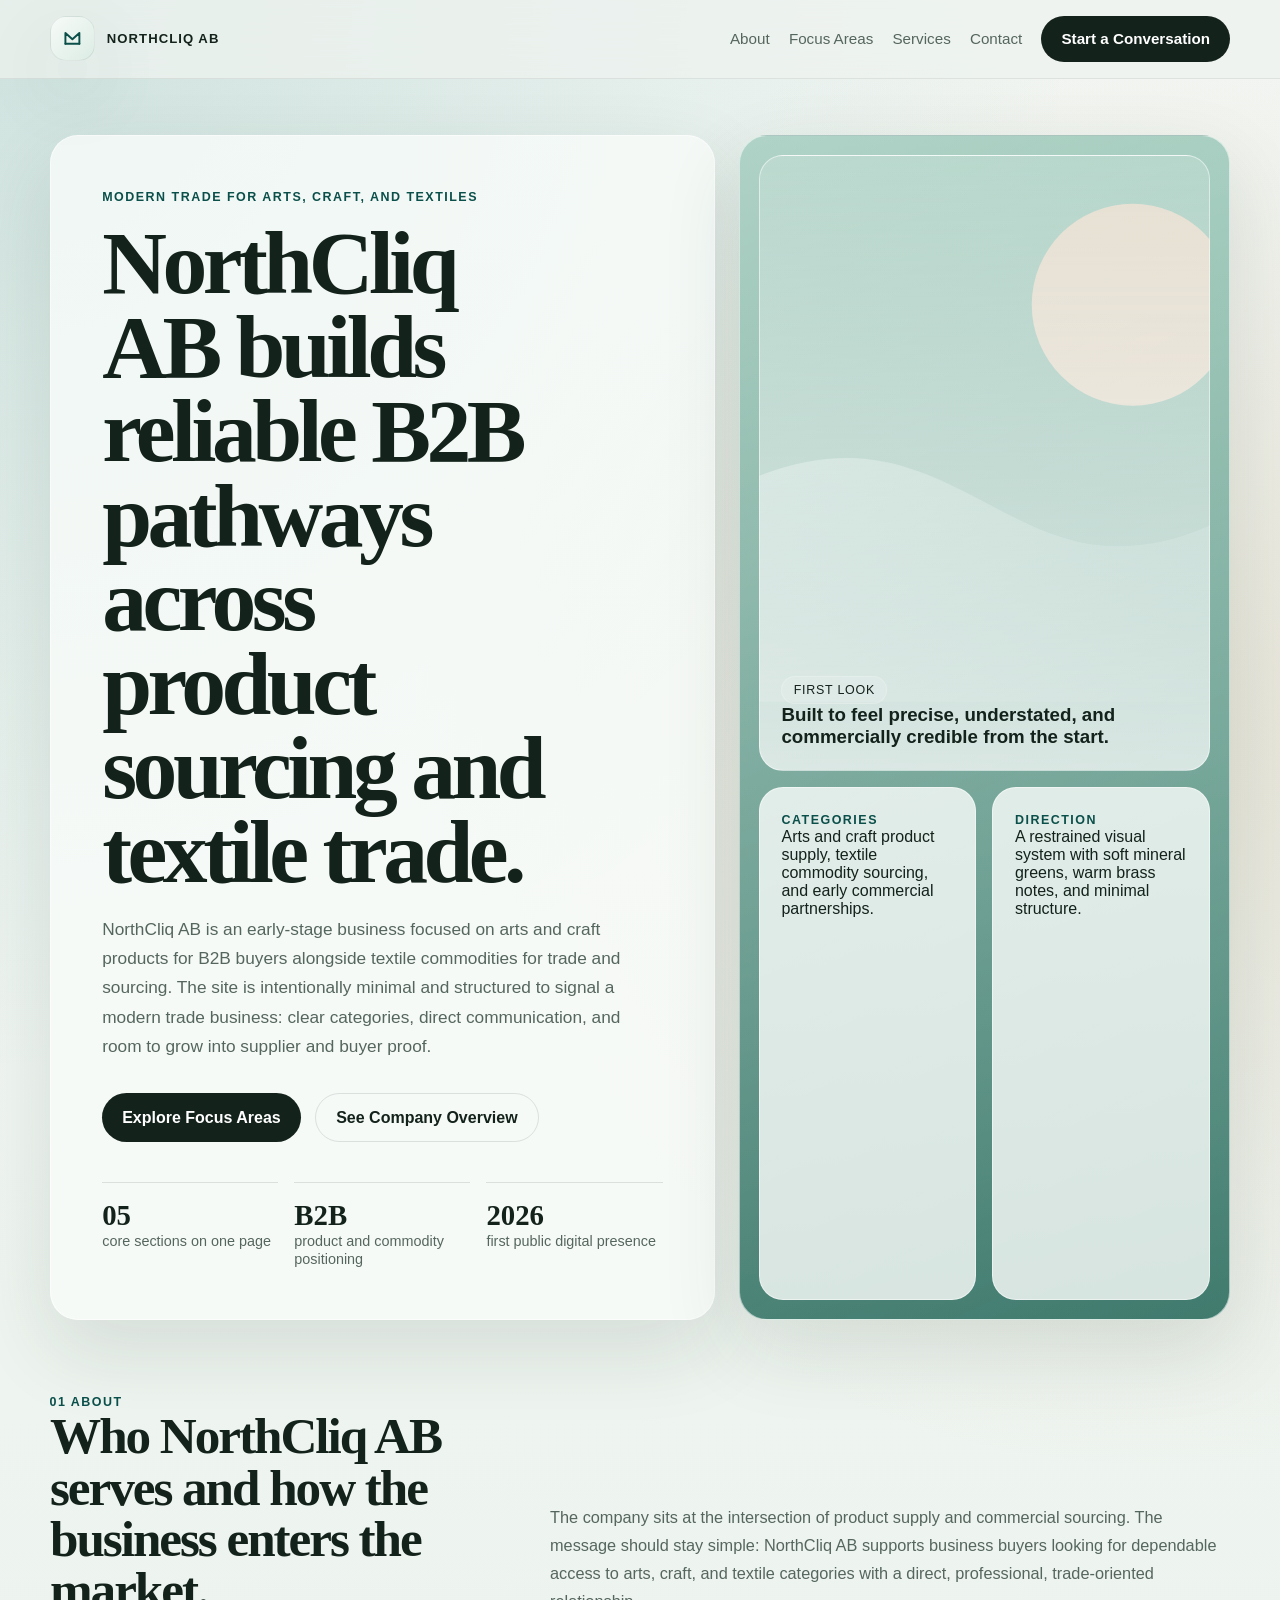
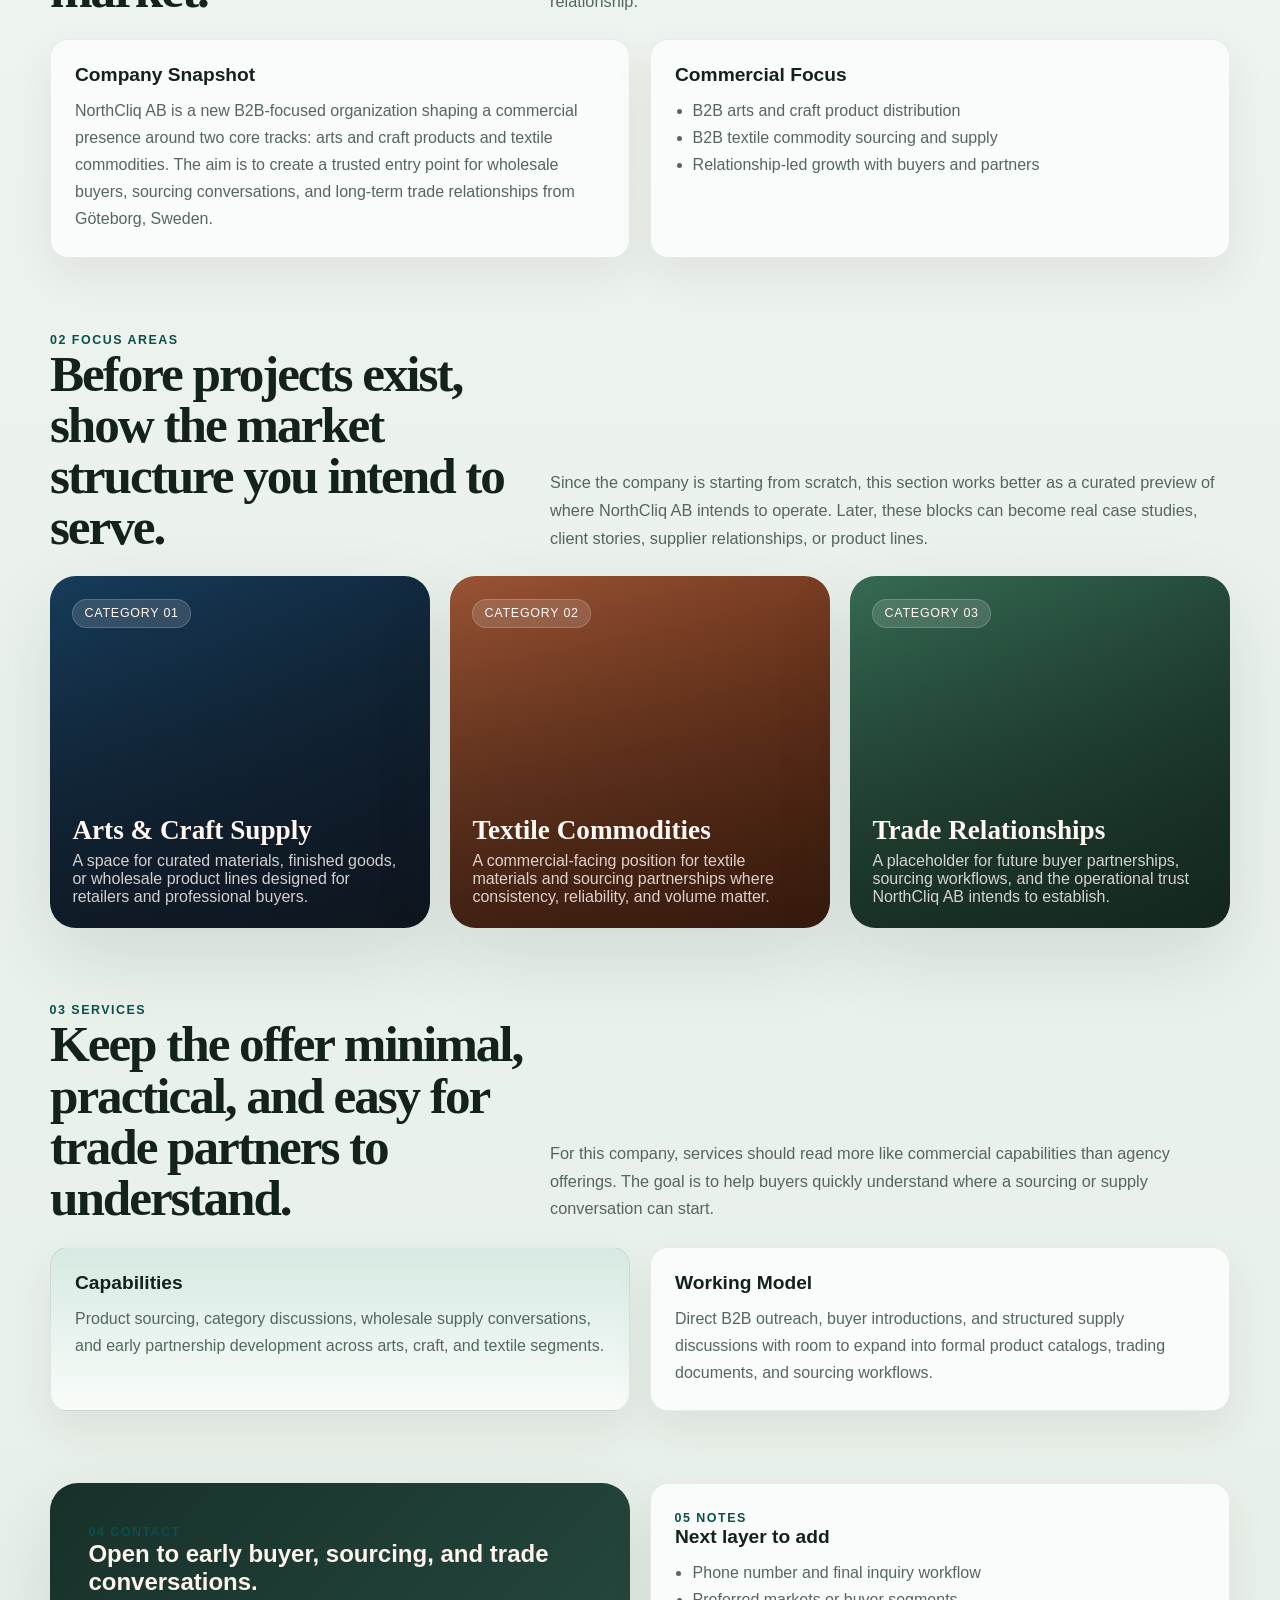
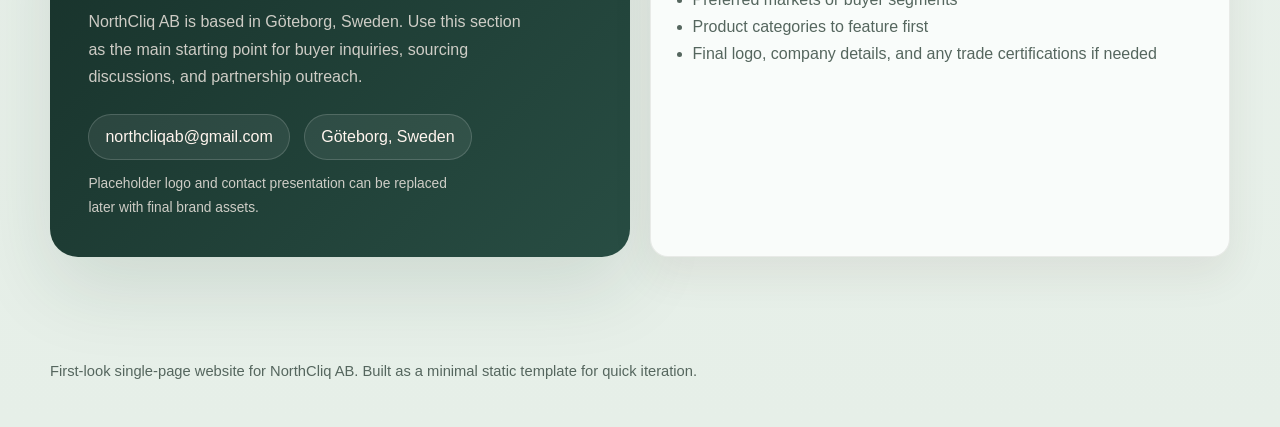
==== index.html @ d9179693 "static design for initial idea" ====
<!DOCTYPE html>
<html lang="en">
<head>
  <meta charset="UTF-8">
  <meta name="viewport" content="width=device-width, initial-scale=1.0">
  <title>NorthCliq AB</title>
  <style>
    :root {
      --bg: #edf2ef;
      --surface: rgba(248, 252, 249, 0.8);
      --surface-strong: #f9fcfa;
      --ink: #13221b;
      --muted: #55665e;
      --line: rgba(19, 34, 27, 0.12);
      --accent: #0f766e;
      --accent-deep: #0b4f4a;
      --accent-soft: #cfe6df;
      --shadow: 0 30px 80px rgba(22, 54, 42, 0.12);
      --radius-lg: 28px;
      --radius-md: 18px;
      --max: 1180px;
    }

    * {
      box-sizing: border-box;
    }

    html {
      scroll-behavior: smooth;
    }

    body {
      margin: 0;
      font-family: "Avenir Next", "Segoe UI", sans-serif;
      color: var(--ink);
      background:
        radial-gradient(circle at top left, rgba(15, 118, 110, 0.16), transparent 28%),
        radial-gradient(circle at 90% 20%, rgba(168, 117, 55, 0.14), transparent 24%),
        linear-gradient(180deg, #f3f7f4 0%, #e6efe8 100%);
      min-height: 100vh;
    }

    a {
      color: inherit;
      text-decoration: none;
    }

    img {
      max-width: 100%;
      display: block;
    }

    .shell {
      width: min(var(--max), calc(100% - 2rem));
      margin: 0 auto;
    }

    .site-header {
      position: sticky;
      top: 0;
      z-index: 10;
      backdrop-filter: blur(18px);
      background: rgba(237, 242, 239, 0.78);
      border-bottom: 1px solid rgba(19, 34, 27, 0.08);
    }

    .nav {
      display: flex;
      justify-content: space-between;
      align-items: center;
      padding: 1rem 0;
      gap: 1rem;
    }

    .brand {
      display: flex;
      align-items: center;
      gap: 0.75rem;
      font-weight: 700;
      letter-spacing: 0.08em;
      text-transform: uppercase;
      font-size: 0.82rem;
    }

    .brand-mark {
      width: 2.8rem;
      height: 2.8rem;
      border-radius: 1rem;
      display: grid;
      place-items: center;
      background: linear-gradient(135deg, #f7fbf8, #dcece5);
      color: var(--accent-deep);
      box-shadow: var(--shadow);
      border: 1px solid rgba(19, 34, 27, 0.08);
    }

    .brand-mark svg {
      width: 1.55rem;
      height: 1.55rem;
    }

    .nav-links {
      display: flex;
      gap: 1.2rem;
      align-items: center;
      flex-wrap: wrap;
      color: var(--muted);
      font-size: 0.95rem;
    }

    .nav-links a:hover,
    .nav-links a:focus-visible {
      color: var(--ink);
    }

    .cta {
      display: inline-flex;
      align-items: center;
      justify-content: center;
      padding: 0.9rem 1.25rem;
      border-radius: 999px;
      background: var(--ink);
      color: #fff;
      font-weight: 600;
      transition: transform 0.2s ease, box-shadow 0.2s ease;
    }

    .cta:hover,
    .cta:focus-visible {
      transform: translateY(-1px);
      box-shadow: 0 16px 32px rgba(29, 27, 24, 0.2);
    }

    main {
      padding: 2rem 0 5rem;
    }

    .hero {
      display: grid;
      grid-template-columns: 1.15fr 0.85fr;
      gap: 1.5rem;
      align-items: stretch;
      padding-top: 1.5rem;
    }

    .panel {
      background: var(--surface);
      border: 1px solid rgba(255, 255, 255, 0.55);
      box-shadow: var(--shadow);
      border-radius: var(--radius-lg);
      overflow: hidden;
    }

    .hero-copy {
      padding: clamp(1.75rem, 4vw, 4rem);
      display: flex;
      flex-direction: column;
      justify-content: space-between;
      min-height: 34rem;
    }

    .eyebrow,
    .section-label {
      display: inline-flex;
      align-items: center;
      gap: 0.5rem;
      color: var(--accent-deep);
      text-transform: uppercase;
      letter-spacing: 0.12em;
      font-size: 0.78rem;
      font-weight: 700;
    }

    h1, h2, h3, p {
      margin: 0;
    }

    h1 {
      font-family: Georgia, "Times New Roman", serif;
      font-size: clamp(3rem, 7vw, 6rem);
      line-height: 0.94;
      letter-spacing: -0.05em;
      max-width: 10ch;
      margin-top: 1rem;
    }

    .hero-copy p {
      color: var(--muted);
      font-size: 1.08rem;
      line-height: 1.7;
      max-width: 58ch;
      margin-top: 1.25rem;
    }

    .hero-actions {
      display: flex;
      gap: 0.9rem;
      flex-wrap: wrap;
      margin-top: 2rem;
    }

    .ghost {
      background: transparent;
      color: var(--ink);
      border: 1px solid var(--line);
    }

    .hero-stats {
      margin-top: 2.5rem;
      display: grid;
      grid-template-columns: repeat(3, minmax(0, 1fr));
      gap: 1rem;
    }

    .stat {
      padding-top: 1rem;
      border-top: 1px solid var(--line);
    }

    .stat strong {
      display: block;
      font-size: 1.8rem;
      font-family: Georgia, "Times New Roman", serif;
    }

    .stat span {
      color: var(--muted);
      font-size: 0.9rem;
    }

    .hero-visual {
      min-height: 34rem;
      padding: 1.2rem;
      display: grid;
      gap: 1rem;
      background:
        linear-gradient(155deg, rgba(255,255,255,0.4), rgba(255,255,255,0.08)),
        linear-gradient(180deg, #7bb6a1 0%, #2f6f61 100%);
    }

    .visual-card {
      border-radius: 1.5rem;
      background: rgba(248, 252, 249, 0.82);
      padding: 1.35rem;
      border: 1px solid rgba(255, 255, 255, 0.5);
    }

    .visual-card.tall {
      display: flex;
      flex-direction: column;
      justify-content: flex-end;
      background:
        linear-gradient(180deg, rgba(255,255,255,0.18), rgba(255,255,255,0.72)),
        url("data:image/svg+xml,%3Csvg xmlns='http://www.w3.org/2000/svg' width='900' height='900' viewBox='0 0 900 900'%3E%3Cdefs%3E%3ClinearGradient id='g' x1='0' y1='0' x2='1' y2='1'%3E%3Cstop stop-color='%23ffffff' stop-opacity='.35'/%3E%3Cstop offset='1' stop-color='%23ffffff' stop-opacity='0'/%3E%3C/linearGradient%3E%3C/defs%3E%3Cpath d='M0 536C92 470 180 439 264 443c146 8 242 129 380 129 93 0 178-39 256-115v343H0Z' fill='url(%23g)'/%3E%3Ccircle cx='668' cy='218' r='148' fill='%23f4dcca' fill-opacity='.75'/%3E%3C/svg%3E") center/cover;
      min-height: 16rem;
    }

    .visual-grid {
      display: grid;
      grid-template-columns: repeat(2, minmax(0, 1fr));
      gap: 1rem;
    }

    .section {
      padding: 4.5rem 0 0;
    }

    .section-head {
      display: grid;
      grid-template-columns: 0.7fr 1fr;
      gap: 1.5rem;
      align-items: end;
      margin-bottom: 1.5rem;
    }

    .section-head h2 {
      font-family: Georgia, "Times New Roman", serif;
      font-size: clamp(2rem, 4vw, 3.6rem);
      letter-spacing: -0.04em;
      line-height: 1;
    }

    .section-head p {
      color: var(--muted);
      line-height: 1.7;
      font-size: 1.02rem;
    }

    .about-grid,
    .services-grid,
    .contact-grid {
      display: grid;
      grid-template-columns: repeat(2, minmax(0, 1fr));
      gap: 1.25rem;
    }

    .card {
      padding: 1.5rem;
      border-radius: var(--radius-md);
      background: var(--surface-strong);
      border: 1px solid rgba(29, 27, 24, 0.08);
      box-shadow: 0 18px 40px rgba(79, 56, 42, 0.08);
    }

    .card h3 {
      font-size: 1.2rem;
      margin-bottom: 0.65rem;
    }

    .card p,
    .card li {
      color: var(--muted);
      line-height: 1.7;
    }

    .card ul {
      margin: 0;
      padding-left: 1.1rem;
    }

    .portfolio-grid {
      display: grid;
      grid-template-columns: repeat(3, minmax(0, 1fr));
      gap: 1.25rem;
    }

    .project {
      position: relative;
      min-height: 22rem;
      padding: 1.4rem;
      border-radius: 1.6rem;
      overflow: hidden;
      display: flex;
      flex-direction: column;
      justify-content: space-between;
      box-shadow: var(--shadow);
      color: #fff8f3;
    }

    .project:nth-child(1) {
      background: linear-gradient(180deg, rgba(14, 19, 26, 0.2), rgba(14, 19, 26, 0.75)), linear-gradient(135deg, #18466b, #0e1b2b);
    }

    .project:nth-child(2) {
      background: linear-gradient(180deg, rgba(32, 17, 10, 0.2), rgba(32, 17, 10, 0.72)), linear-gradient(135deg, #b8643f, #6b2f14);
    }

    .project:nth-child(3) {
      background: linear-gradient(180deg, rgba(18, 33, 26, 0.2), rgba(18, 33, 26, 0.72)), linear-gradient(135deg, #3f7d62, #173327);
    }

    .project .tag,
    .pill {
      align-self: flex-start;
      padding: 0.4rem 0.7rem;
      border-radius: 999px;
      background: rgba(255, 255, 255, 0.14);
      border: 1px solid rgba(255, 255, 255, 0.18);
      font-size: 0.78rem;
      letter-spacing: 0.06em;
      text-transform: uppercase;
    }

    .micro-note {
      margin-top: 0.9rem;
      font-size: 0.86rem;
      color: rgba(255, 245, 238, 0.72);
    }

    .project h3 {
      font-family: Georgia, "Times New Roman", serif;
      font-size: 1.7rem;
      margin-bottom: 0.4rem;
    }

    .project p {
      color: rgba(255, 248, 243, 0.82);
    }

    .service-highlight {
      background: linear-gradient(180deg, rgba(207, 230, 223, 0.72), rgba(249, 252, 250, 0.96));
    }

    .contact-panel {
      padding: clamp(1.75rem, 3vw, 3rem);
      border-radius: var(--radius-lg);
      background: linear-gradient(135deg, #17312a, #284d43);
      color: #fff5ee;
      box-shadow: var(--shadow);
    }

    .contact-panel p {
      color: rgba(255, 245, 238, 0.78);
      margin-top: 0.8rem;
      max-width: 50ch;
      line-height: 1.7;
    }

    .contact-links {
      display: flex;
      gap: 0.9rem;
      flex-wrap: wrap;
      margin-top: 1.5rem;
    }

    .contact-links a {
      display: inline-flex;
      padding: 0.8rem 1rem;
      border-radius: 999px;
      border: 1px solid rgba(255,255,255,0.16);
      background: rgba(255,255,255,0.07);
    }

    .footer {
      padding: 1.6rem 0 3rem;
      color: var(--muted);
      font-size: 0.92rem;
    }

    .reveal {
      opacity: 0;
      transform: translateY(22px);
      animation: rise 0.8s ease forwards;
    }

    .delay-1 { animation-delay: 0.12s; }
    .delay-2 { animation-delay: 0.24s; }
    .delay-3 { animation-delay: 0.36s; }

    @keyframes rise {
      to {
        opacity: 1;
        transform: translateY(0);
      }
    }

    @media (max-width: 980px) {
      .hero,
      .section-head,
      .about-grid,
      .services-grid,
      .contact-grid,
      .portfolio-grid {
        grid-template-columns: 1fr;
      }

      .hero-copy,
      .hero-visual {
        min-height: auto;
      }
    }

    @media (max-width: 640px) {
      .nav {
        align-items: flex-start;
        flex-direction: column;
      }

      .nav-links {
        gap: 0.85rem;
      }

      h1 {
        max-width: 12ch;
      }

      .hero-stats,
      .visual-grid {
        grid-template-columns: 1fr;
      }

      .section {
        padding-top: 3.5rem;
      }
    }
  </style>
</head>
<body>
  <header class="site-header">
    <div class="shell nav">
      <a class="brand" href="#top" aria-label="NorthCliq AB home">
        <span class="brand-mark" aria-hidden="true">
          <svg viewBox="0 0 64 64" fill="none" xmlns="http://www.w3.org/2000/svg">
            <path d="M14 46V18L32 34L50 18V46" stroke="currentColor" stroke-width="5" stroke-linecap="round" stroke-linejoin="round"/>
            <path d="M14 46H50" stroke="currentColor" stroke-width="5" stroke-linecap="round"/>
          </svg>
        </span>
        <span>NorthCliq AB</span>
      </a>
      <nav class="nav-links" aria-label="Primary">
        <a href="#about">About</a>
        <a href="#portfolio">Focus Areas</a>
        <a href="#services">Services</a>
        <a href="#contact">Contact</a>
        <a class="cta" href="#contact">Start a Conversation</a>
      </nav>
    </div>
  </header>

  <main id="top" class="shell">
    <section class="hero">
      <article class="panel hero-copy reveal">
        <div>
          <span class="eyebrow">Modern Trade For Arts, Craft, and Textiles</span>
          <h1>NorthCliq AB builds reliable B2B pathways across product sourcing and textile trade.</h1>
          <p>
            NorthCliq AB is an early-stage business focused on arts and craft products
            for B2B buyers alongside textile commodities for trade and sourcing. The
            site is intentionally minimal and structured to signal a modern trade business:
            clear categories, direct communication, and room to grow into supplier and buyer proof.
          </p>
          <div class="hero-actions">
            <a class="cta" href="#portfolio">Explore Focus Areas</a>
            <a class="cta ghost" href="#about">See Company Overview</a>
          </div>
        </div>

        <div class="hero-stats">
          <div class="stat">
            <strong>05</strong>
            <span>core sections on one page</span>
          </div>
          <div class="stat">
            <strong>B2B</strong>
            <span>product and commodity positioning</span>
          </div>
          <div class="stat">
            <strong>2026</strong>
            <span>first public digital presence</span>
          </div>
        </div>
      </article>

      <aside class="panel hero-visual reveal delay-1" aria-label="Preview cards">
        <div class="visual-card tall">
          <span class="pill">First Look</span>
          <h3>Built to feel precise, understated, and commercially credible from the start.</h3>
        </div>
        <div class="visual-grid">
          <div class="visual-card">
            <span class="section-label">Categories</span>
            <p>Arts and craft product supply, textile commodity sourcing, and early commercial partnerships.</p>
          </div>
          <div class="visual-card">
            <span class="section-label">Direction</span>
            <p>A restrained visual system with soft mineral greens, warm brass notes, and minimal structure.</p>
          </div>
        </div>
      </aside>
    </section>

    <section class="section" id="about">
      <div class="section-head reveal">
        <div>
          <span class="section-label">01 About</span>
          <h2>Who NorthCliq AB serves and how the business enters the market.</h2>
        </div>
        <p>
          The company sits at the intersection of product supply and commercial sourcing.
          The message should stay simple: NorthCliq AB supports business buyers looking
          for dependable access to arts, craft, and textile categories with a direct,
          professional, trade-oriented relationship.
        </p>
      </div>

      <div class="about-grid">
        <article class="card reveal delay-1">
          <h3>Company Snapshot</h3>
          <p>
            NorthCliq AB is a new B2B-focused organization shaping a commercial presence
            around two core tracks: arts and craft products and textile commodities.
            The aim is to create a trusted entry point for wholesale buyers, sourcing conversations,
            and long-term trade relationships from Göteborg, Sweden.
          </p>
        </article>
        <article class="card reveal delay-2">
          <h3>Commercial Focus</h3>
          <ul>
            <li>B2B arts and craft product distribution</li>
            <li>B2B textile commodity sourcing and supply</li>
            <li>Relationship-led growth with buyers and partners</li>
          </ul>
        </article>
      </div>
    </section>

    <section class="section" id="portfolio">
      <div class="section-head reveal">
        <div>
          <span class="section-label">02 Focus Areas</span>
          <h2>Before projects exist, show the market structure you intend to serve.</h2>
        </div>
        <p>
          Since the company is starting from scratch, this section works better as a
          curated preview of where NorthCliq AB intends to operate. Later, these blocks
          can become real case studies, client stories, supplier relationships, or product lines.
        </p>
      </div>

      <div class="portfolio-grid">
        <article class="project reveal delay-1">
          <span class="tag">Category 01</span>
          <div>
            <h3>Arts & Craft Supply</h3>
            <p>A space for curated materials, finished goods, or wholesale product lines designed for retailers and professional buyers.</p>
          </div>
        </article>
        <article class="project reveal delay-2">
          <span class="tag">Category 02</span>
          <div>
            <h3>Textile Commodities</h3>
            <p>A commercial-facing position for textile materials and sourcing partnerships where consistency, reliability, and volume matter.</p>
          </div>
        </article>
        <article class="project reveal delay-3">
          <span class="tag">Category 03</span>
          <div>
            <h3>Trade Relationships</h3>
            <p>A placeholder for future buyer partnerships, sourcing workflows, and the operational trust NorthCliq AB intends to establish.</p>
          </div>
        </article>
      </div>
    </section>

    <section class="section" id="services">
      <div class="section-head reveal">
        <div>
          <span class="section-label">03 Services</span>
          <h2>Keep the offer minimal, practical, and easy for trade partners to understand.</h2>
        </div>
        <p>
          For this company, services should read more like commercial capabilities than
          agency offerings. The goal is to help buyers quickly understand where a sourcing or supply conversation can start.
        </p>
      </div>

      <div class="services-grid">
        <article class="card service-highlight reveal delay-1">
          <h3>Capabilities</h3>
          <p>
            Product sourcing, category discussions, wholesale supply conversations,
            and early partnership development across arts, craft, and textile segments.
          </p>
        </article>
        <article class="card reveal delay-2">
          <h3>Working Model</h3>
          <p>
            Direct B2B outreach, buyer introductions, and structured supply discussions
            with room to expand into formal product catalogs, trading documents, and sourcing workflows.
          </p>
        </article>
      </div>
    </section>

    <section class="section" id="contact">
      <div class="contact-grid">
        <article class="contact-panel reveal">
          <span class="section-label">04 Contact</span>
          <h2>Open to early buyer, sourcing, and trade conversations.</h2>
          <p>
            NorthCliq AB is based in Göteborg, Sweden. Use this section as the main
            starting point for buyer inquiries, sourcing discussions, and partnership outreach.
          </p>
          <div class="contact-links">
            <a href="mailto:northcliqab@gmail.com">northcliqab@gmail.com</a>
            <a href="#">Göteborg, Sweden</a>
          </div>
          <p class="micro-note">Placeholder logo and contact presentation can be replaced later with final brand assets.</p>
        </article>

        <article class="card reveal delay-1">
          <span class="section-label">05 Notes</span>
          <h3>Next layer to add</h3>
          <ul>
            <li>Phone number and final inquiry workflow</li>
            <li>Preferred markets or buyer segments</li>
            <li>Product categories to feature first</li>
            <li>Final logo, company details, and any trade certifications if needed</li>
          </ul>
        </article>
      </div>
    </section>
  </main>

  <footer class="shell footer">
    First-look single-page website for NorthCliq AB. Built as a minimal static template for quick iteration.
  </footer>
</body>
</html>
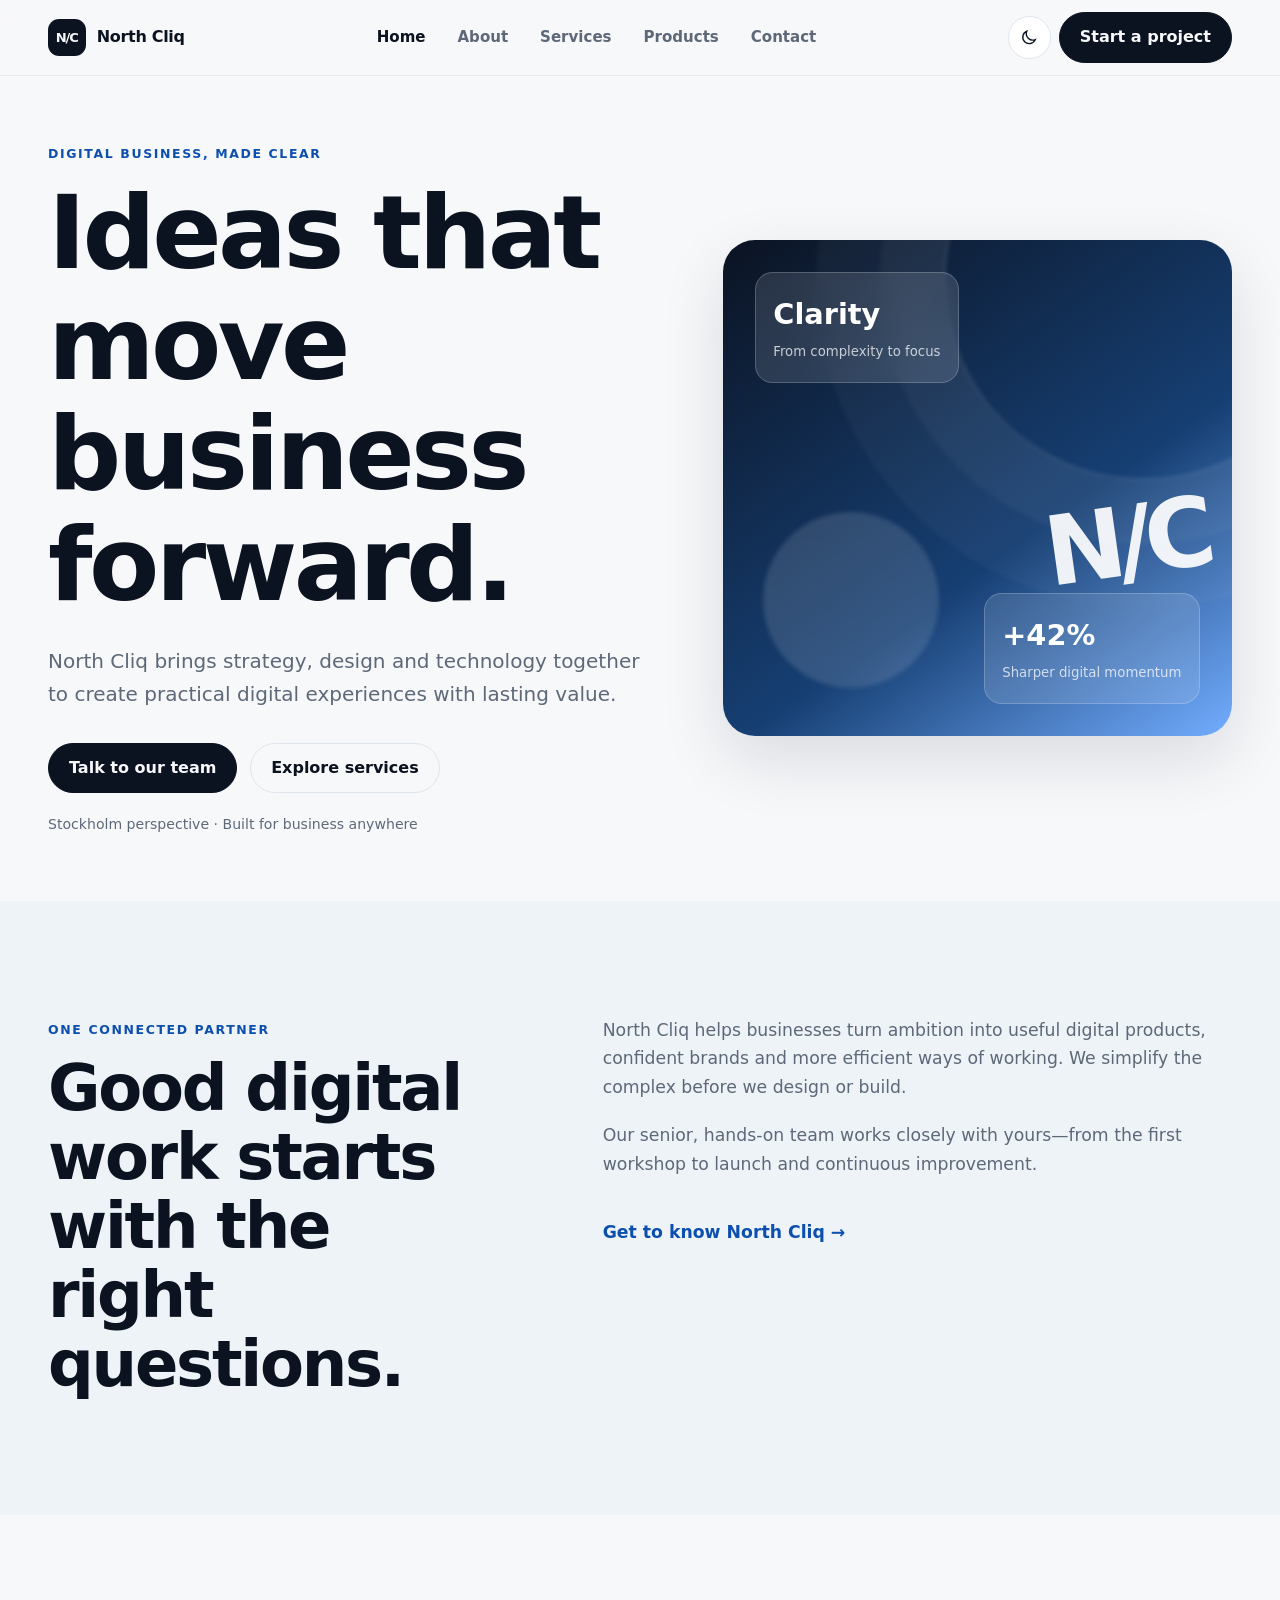
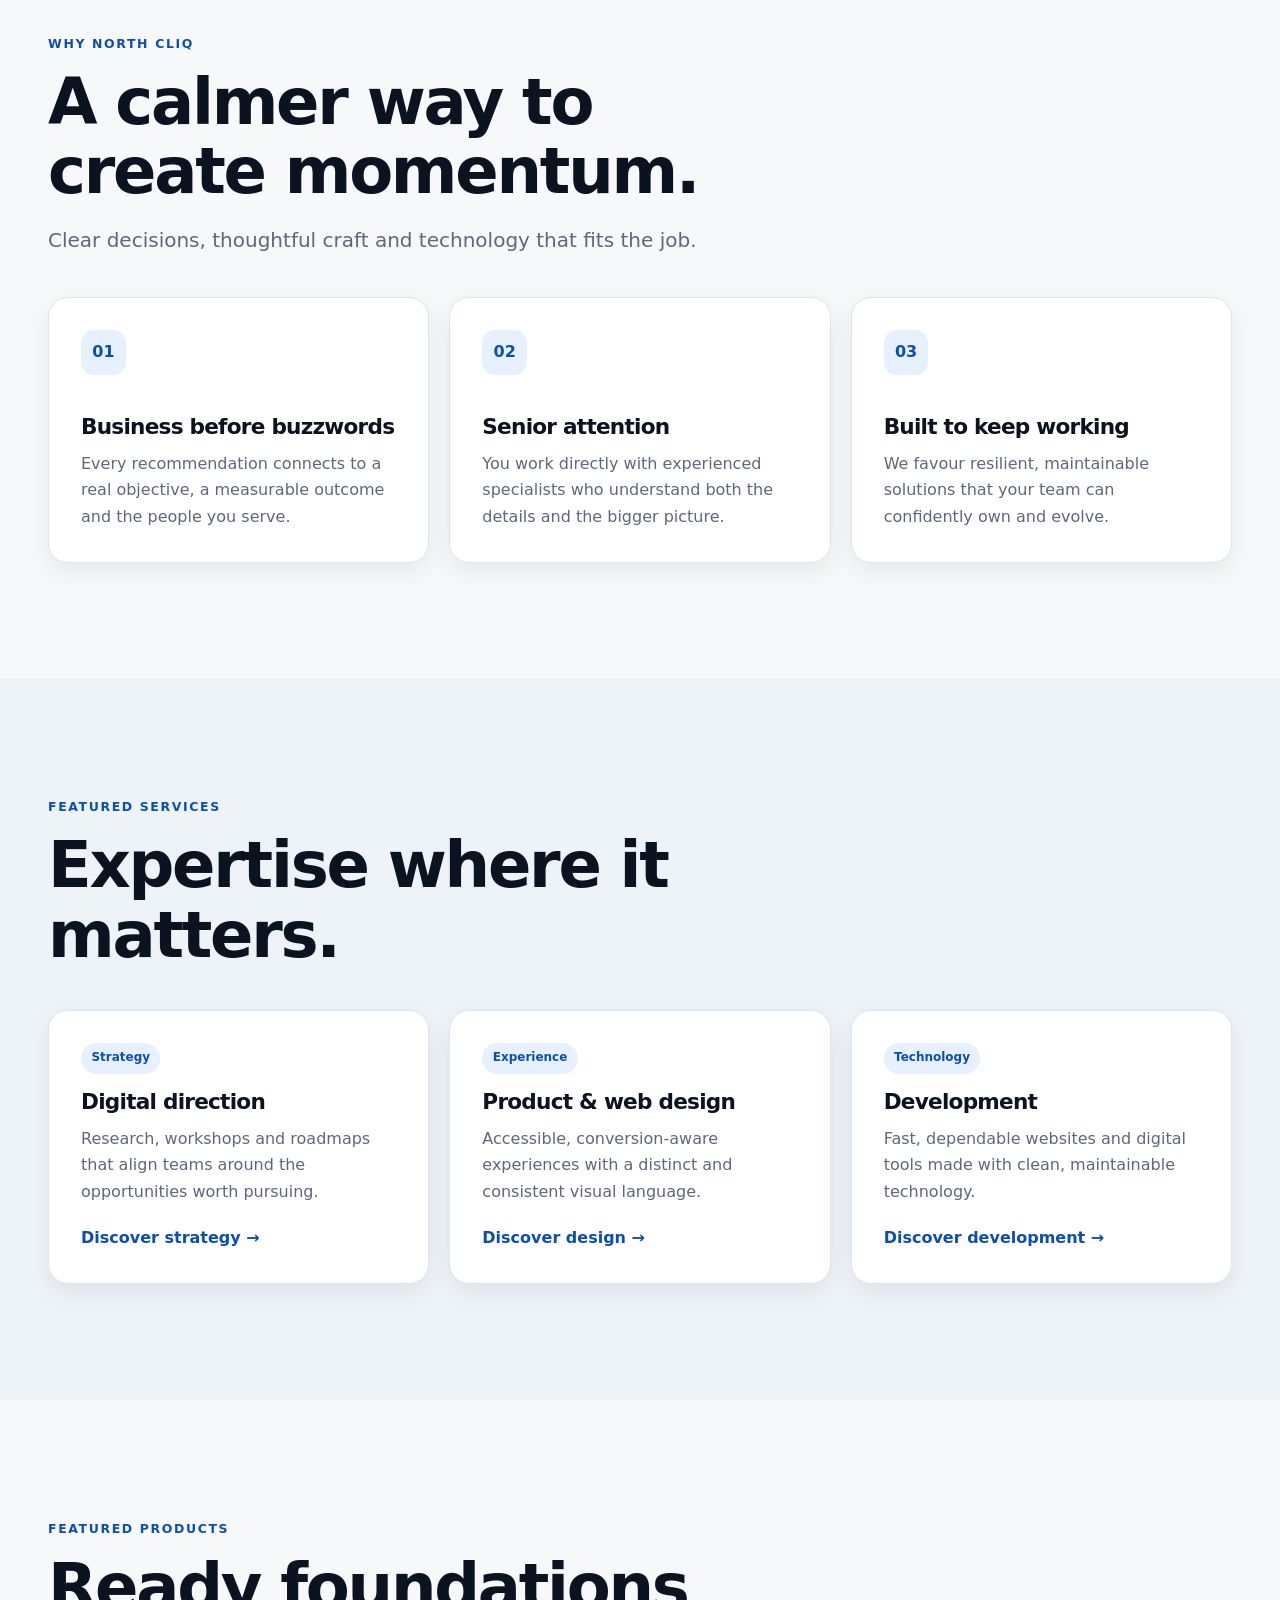
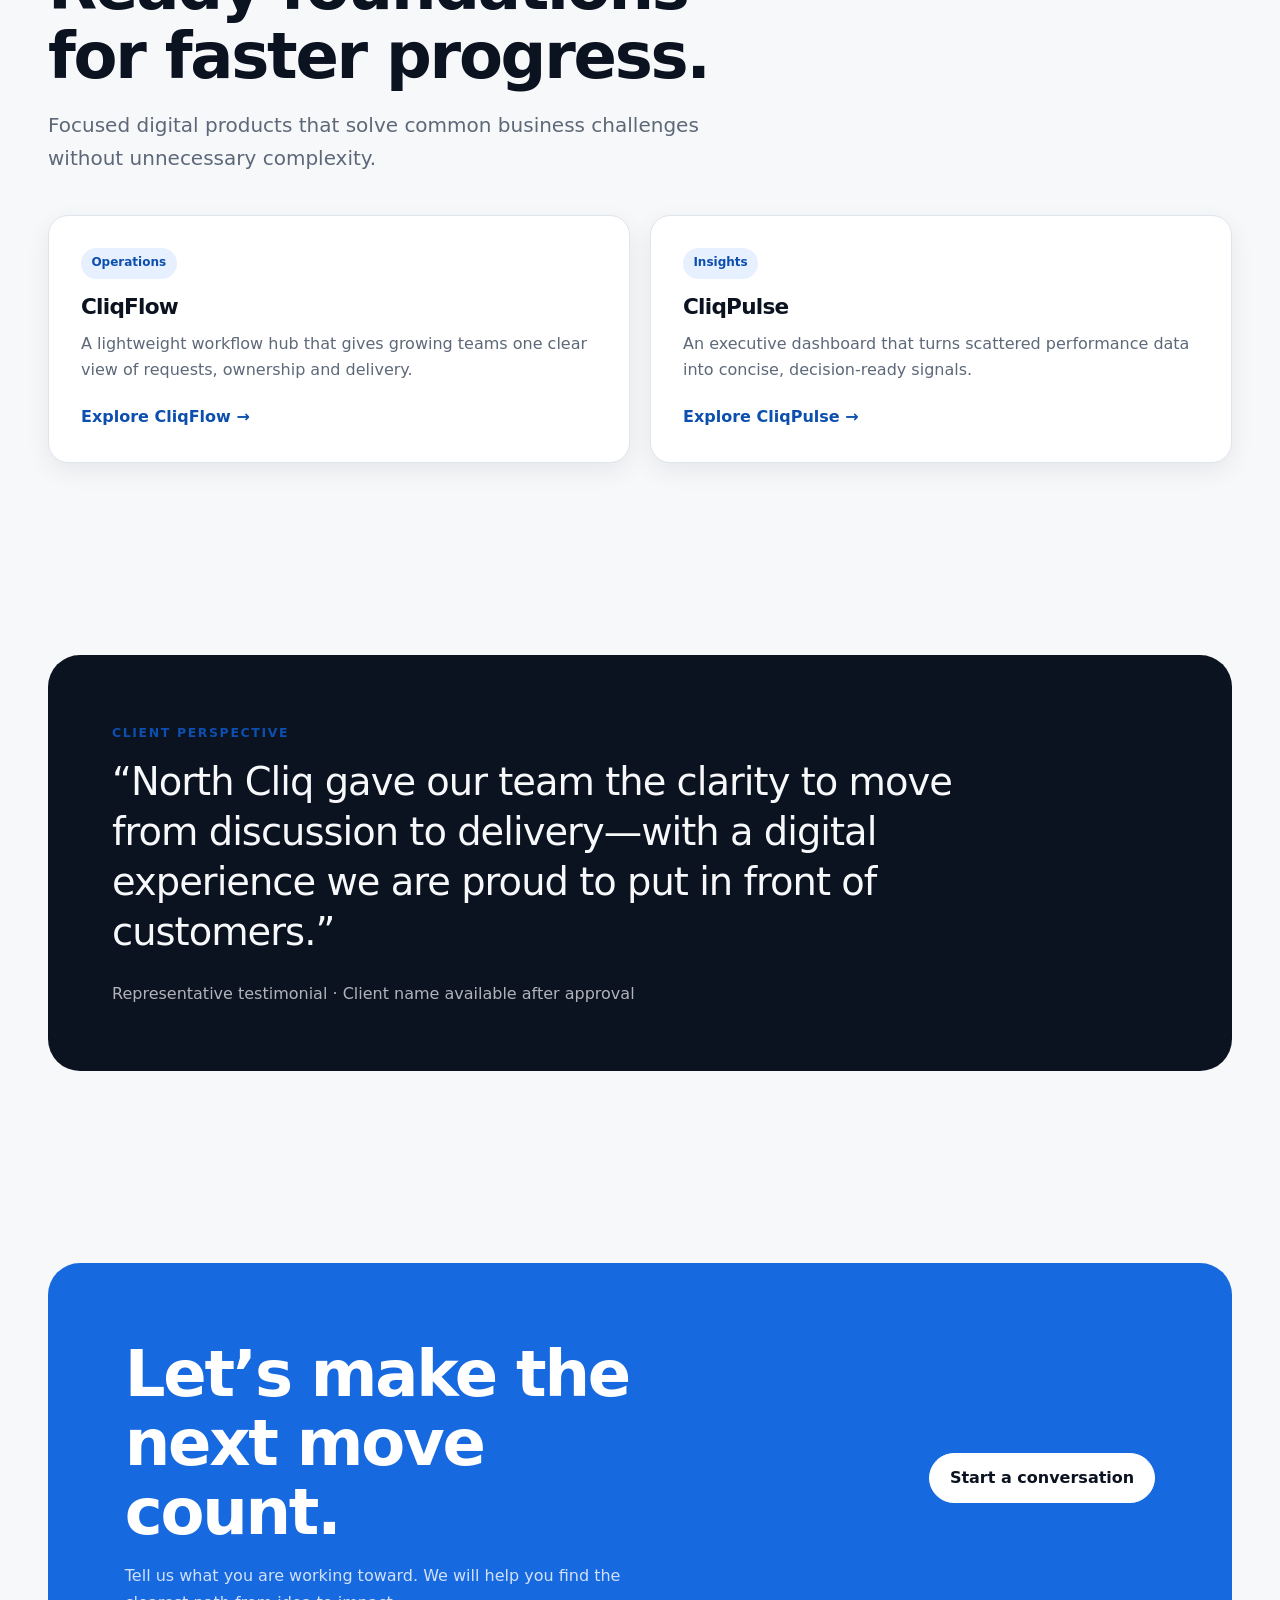
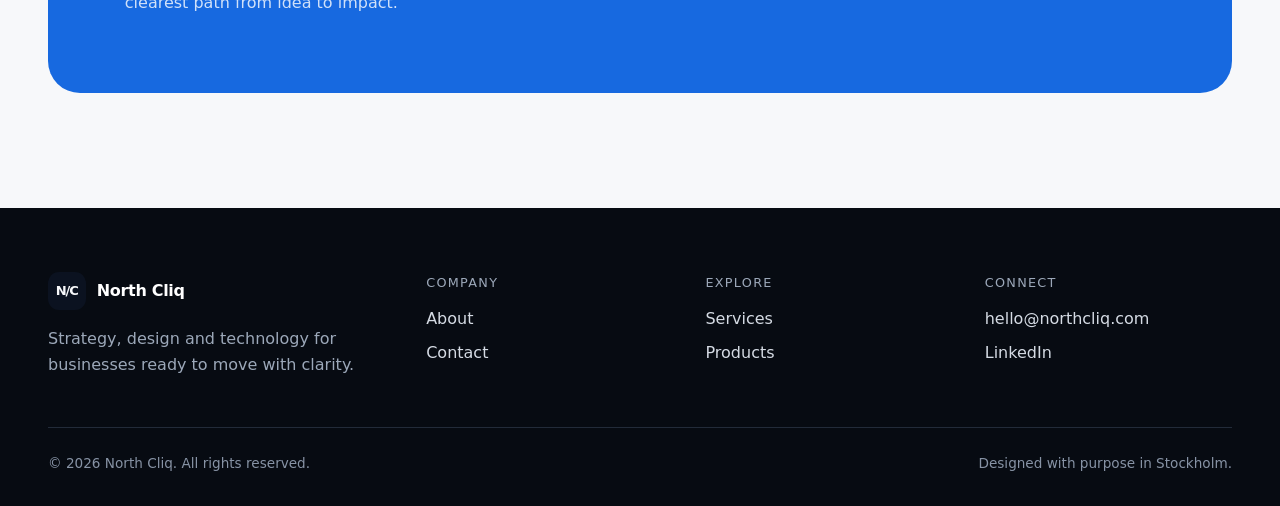
==== commit 3bf1058e: "Create a new version" ====
--- a/index.html
+++ b/index.html
@@ -1,689 +1,42 @@
-<!DOCTYPE html>
+<!doctype html>
 <html lang="en">
 <head>
-  <meta charset="UTF-8">
-  <meta name="viewport" content="width=device-width, initial-scale=1.0">
-  <title>NorthCliq AB</title>
-  <style>
-    :root {
-      --bg: #edf2ef;
-      --surface: rgba(248, 252, 249, 0.8);
-      --surface-strong: #f9fcfa;
-      --ink: #13221b;
-      --muted: #55665e;
-      --line: rgba(19, 34, 27, 0.12);
-      --accent: #0f766e;
-      --accent-deep: #0b4f4a;
-      --accent-soft: #cfe6df;
-      --shadow: 0 30px 80px rgba(22, 54, 42, 0.12);
-      --radius-lg: 28px;
-      --radius-md: 18px;
-      --max: 1180px;
-    }
-
-    * {
-      box-sizing: border-box;
-    }
-
-    html {
-      scroll-behavior: smooth;
-    }
-
-    body {
-      margin: 0;
-      font-family: "Avenir Next", "Segoe UI", sans-serif;
-      color: var(--ink);
-      background:
-        radial-gradient(circle at top left, rgba(15, 118, 110, 0.16), transparent 28%),
-        radial-gradient(circle at 90% 20%, rgba(168, 117, 55, 0.14), transparent 24%),
-        linear-gradient(180deg, #f3f7f4 0%, #e6efe8 100%);
-      min-height: 100vh;
-    }
-
-    a {
-      color: inherit;
-      text-decoration: none;
-    }
-
-    img {
-      max-width: 100%;
-      display: block;
-    }
-
-    .shell {
-      width: min(var(--max), calc(100% - 2rem));
-      margin: 0 auto;
-    }
-
-    .site-header {
-      position: sticky;
-      top: 0;
-      z-index: 10;
-      backdrop-filter: blur(18px);
-      background: rgba(237, 242, 239, 0.78);
-      border-bottom: 1px solid rgba(19, 34, 27, 0.08);
-    }
-
-    .nav {
-      display: flex;
-      justify-content: space-between;
-      align-items: center;
-      padding: 1rem 0;
-      gap: 1rem;
-    }
-
-    .brand {
-      display: flex;
-      align-items: center;
-      gap: 0.75rem;
-      font-weight: 700;
-      letter-spacing: 0.08em;
-      text-transform: uppercase;
-      font-size: 0.82rem;
-    }
-
-    .brand-mark {
-      width: 2.8rem;
-      height: 2.8rem;
-      border-radius: 1rem;
-      display: grid;
-      place-items: center;
-      background: linear-gradient(135deg, #f7fbf8, #dcece5);
-      color: var(--accent-deep);
-      box-shadow: var(--shadow);
-      border: 1px solid rgba(19, 34, 27, 0.08);
-    }
-
-    .brand-mark svg {
-      width: 1.55rem;
-      height: 1.55rem;
-    }
-
-    .nav-links {
-      display: flex;
-      gap: 1.2rem;
-      align-items: center;
-      flex-wrap: wrap;
-      color: var(--muted);
-      font-size: 0.95rem;
-    }
-
-    .nav-links a:hover,
-    .nav-links a:focus-visible {
-      color: var(--ink);
-    }
-
-    .cta {
-      display: inline-flex;
-      align-items: center;
-      justify-content: center;
-      padding: 0.9rem 1.25rem;
-      border-radius: 999px;
-      background: var(--ink);
-      color: #fff;
-      font-weight: 600;
-      transition: transform 0.2s ease, box-shadow 0.2s ease;
-    }
-
-    .cta:hover,
-    .cta:focus-visible {
-      transform: translateY(-1px);
-      box-shadow: 0 16px 32px rgba(29, 27, 24, 0.2);
-    }
-
-    main {
-      padding: 2rem 0 5rem;
-    }
-
-    .hero {
-      display: grid;
-      grid-template-columns: 1.15fr 0.85fr;
-      gap: 1.5rem;
-      align-items: stretch;
-      padding-top: 1.5rem;
-    }
-
-    .panel {
-      background: var(--surface);
-      border: 1px solid rgba(255, 255, 255, 0.55);
-      box-shadow: var(--shadow);
-      border-radius: var(--radius-lg);
-      overflow: hidden;
-    }
-
-    .hero-copy {
-      padding: clamp(1.75rem, 4vw, 4rem);
-      display: flex;
-      flex-direction: column;
-      justify-content: space-between;
-      min-height: 34rem;
-    }
-
-    .eyebrow,
-    .section-label {
-      display: inline-flex;
-      align-items: center;
-      gap: 0.5rem;
-      color: var(--accent-deep);
-      text-transform: uppercase;
-      letter-spacing: 0.12em;
-      font-size: 0.78rem;
-      font-weight: 700;
-    }
-
-    h1, h2, h3, p {
-      margin: 0;
-    }
-
-    h1 {
-      font-family: Georgia, "Times New Roman", serif;
-      font-size: clamp(3rem, 7vw, 6rem);
-      line-height: 0.94;
-      letter-spacing: -0.05em;
-      max-width: 10ch;
-      margin-top: 1rem;
-    }
-
-    .hero-copy p {
-      color: var(--muted);
-      font-size: 1.08rem;
-      line-height: 1.7;
-      max-width: 58ch;
-      margin-top: 1.25rem;
-    }
-
-    .hero-actions {
-      display: flex;
-      gap: 0.9rem;
-      flex-wrap: wrap;
-      margin-top: 2rem;
-    }
-
-    .ghost {
-      background: transparent;
-      color: var(--ink);
-      border: 1px solid var(--line);
-    }
-
-    .hero-stats {
-      margin-top: 2.5rem;
-      display: grid;
-      grid-template-columns: repeat(3, minmax(0, 1fr));
-      gap: 1rem;
-    }
-
-    .stat {
-      padding-top: 1rem;
-      border-top: 1px solid var(--line);
-    }
-
-    .stat strong {
-      display: block;
-      font-size: 1.8rem;
-      font-family: Georgia, "Times New Roman", serif;
-    }
-
-    .stat span {
-      color: var(--muted);
-      font-size: 0.9rem;
-    }
-
-    .hero-visual {
-      min-height: 34rem;
-      padding: 1.2rem;
-      display: grid;
-      gap: 1rem;
-      background:
-        linear-gradient(155deg, rgba(255,255,255,0.4), rgba(255,255,255,0.08)),
-        linear-gradient(180deg, #7bb6a1 0%, #2f6f61 100%);
-    }
-
-    .visual-card {
-      border-radius: 1.5rem;
-      background: rgba(248, 252, 249, 0.82);
-      padding: 1.35rem;
-      border: 1px solid rgba(255, 255, 255, 0.5);
-    }
-
-    .visual-card.tall {
-      display: flex;
-      flex-direction: column;
-      justify-content: flex-end;
-      background:
-        linear-gradient(180deg, rgba(255,255,255,0.18), rgba(255,255,255,0.72)),
-        url("data:image/svg+xml,%3Csvg xmlns='http://www.w3.org/2000/svg' width='900' height='900' viewBox='0 0 900 900'%3E%3Cdefs%3E%3ClinearGradient id='g' x1='0' y1='0' x2='1' y2='1'%3E%3Cstop stop-color='%23ffffff' stop-opacity='.35'/%3E%3Cstop offset='1' stop-color='%23ffffff' stop-opacity='0'/%3E%3C/linearGradient%3E%3C/defs%3E%3Cpath d='M0 536C92 470 180 439 264 443c146 8 242 129 380 129 93 0 178-39 256-115v343H0Z' fill='url(%23g)'/%3E%3Ccircle cx='668' cy='218' r='148' fill='%23f4dcca' fill-opacity='.75'/%3E%3C/svg%3E") center/cover;
-      min-height: 16rem;
-    }
-
-    .visual-grid {
-      display: grid;
-      grid-template-columns: repeat(2, minmax(0, 1fr));
-      gap: 1rem;
-    }
-
-    .section {
-      padding: 4.5rem 0 0;
-    }
-
-    .section-head {
-      display: grid;
-      grid-template-columns: 0.7fr 1fr;
-      gap: 1.5rem;
-      align-items: end;
-      margin-bottom: 1.5rem;
-    }
-
-    .section-head h2 {
-      font-family: Georgia, "Times New Roman", serif;
-      font-size: clamp(2rem, 4vw, 3.6rem);
-      letter-spacing: -0.04em;
-      line-height: 1;
-    }
-
-    .section-head p {
-      color: var(--muted);
-      line-height: 1.7;
-      font-size: 1.02rem;
-    }
-
-    .about-grid,
-    .services-grid,
-    .contact-grid {
-      display: grid;
-      grid-template-columns: repeat(2, minmax(0, 1fr));
-      gap: 1.25rem;
-    }
-
-    .card {
-      padding: 1.5rem;
-      border-radius: var(--radius-md);
-      background: var(--surface-strong);
-      border: 1px solid rgba(29, 27, 24, 0.08);
-      box-shadow: 0 18px 40px rgba(79, 56, 42, 0.08);
-    }
-
-    .card h3 {
-      font-size: 1.2rem;
-      margin-bottom: 0.65rem;
-    }
-
-    .card p,
-    .card li {
-      color: var(--muted);
-      line-height: 1.7;
-    }
-
-    .card ul {
-      margin: 0;
-      padding-left: 1.1rem;
-    }
-
-    .portfolio-grid {
-      display: grid;
-      grid-template-columns: repeat(3, minmax(0, 1fr));
-      gap: 1.25rem;
-    }
-
-    .project {
-      position: relative;
-      min-height: 22rem;
-      padding: 1.4rem;
-      border-radius: 1.6rem;
-      overflow: hidden;
-      display: flex;
-      flex-direction: column;
-      justify-content: space-between;
-      box-shadow: var(--shadow);
-      color: #fff8f3;
-    }
-
-    .project:nth-child(1) {
-      background: linear-gradient(180deg, rgba(14, 19, 26, 0.2), rgba(14, 19, 26, 0.75)), linear-gradient(135deg, #18466b, #0e1b2b);
-    }
-
-    .project:nth-child(2) {
-      background: linear-gradient(180deg, rgba(32, 17, 10, 0.2), rgba(32, 17, 10, 0.72)), linear-gradient(135deg, #b8643f, #6b2f14);
-    }
-
-    .project:nth-child(3) {
-      background: linear-gradient(180deg, rgba(18, 33, 26, 0.2), rgba(18, 33, 26, 0.72)), linear-gradient(135deg, #3f7d62, #173327);
-    }
-
-    .project .tag,
-    .pill {
-      align-self: flex-start;
-      padding: 0.4rem 0.7rem;
-      border-radius: 999px;
-      background: rgba(255, 255, 255, 0.14);
-      border: 1px solid rgba(255, 255, 255, 0.18);
-      font-size: 0.78rem;
-      letter-spacing: 0.06em;
-      text-transform: uppercase;
-    }
-
-    .micro-note {
-      margin-top: 0.9rem;
-      font-size: 0.86rem;
-      color: rgba(255, 245, 238, 0.72);
-    }
-
-    .project h3 {
-      font-family: Georgia, "Times New Roman", serif;
-      font-size: 1.7rem;
-      margin-bottom: 0.4rem;
-    }
-
-    .project p {
-      color: rgba(255, 248, 243, 0.82);
-    }
-
-    .service-highlight {
-      background: linear-gradient(180deg, rgba(207, 230, 223, 0.72), rgba(249, 252, 250, 0.96));
-    }
-
-    .contact-panel {
-      padding: clamp(1.75rem, 3vw, 3rem);
-      border-radius: var(--radius-lg);
-      background: linear-gradient(135deg, #17312a, #284d43);
-      color: #fff5ee;
-      box-shadow: var(--shadow);
-    }
-
-    .contact-panel p {
-      color: rgba(255, 245, 238, 0.78);
-      margin-top: 0.8rem;
-      max-width: 50ch;
-      line-height: 1.7;
-    }
-
-    .contact-links {
-      display: flex;
-      gap: 0.9rem;
-      flex-wrap: wrap;
-      margin-top: 1.5rem;
-    }
-
-    .contact-links a {
-      display: inline-flex;
-      padding: 0.8rem 1rem;
-      border-radius: 999px;
-      border: 1px solid rgba(255,255,255,0.16);
-      background: rgba(255,255,255,0.07);
-    }
-
-    .footer {
-      padding: 1.6rem 0 3rem;
-      color: var(--muted);
-      font-size: 0.92rem;
-    }
-
-    .reveal {
-      opacity: 0;
-      transform: translateY(22px);
-      animation: rise 0.8s ease forwards;
-    }
-
-    .delay-1 { animation-delay: 0.12s; }
-    .delay-2 { animation-delay: 0.24s; }
-    .delay-3 { animation-delay: 0.36s; }
-
-    @keyframes rise {
-      to {
-        opacity: 1;
-        transform: translateY(0);
-      }
-    }
-
-    @media (max-width: 980px) {
-      .hero,
-      .section-head,
-      .about-grid,
-      .services-grid,
-      .contact-grid,
-      .portfolio-grid {
-        grid-template-columns: 1fr;
-      }
-
-      .hero-copy,
-      .hero-visual {
-        min-height: auto;
-      }
-    }
-
-    @media (max-width: 640px) {
-      .nav {
-        align-items: flex-start;
-        flex-direction: column;
-      }
-
-      .nav-links {
-        gap: 0.85rem;
-      }
-
-      h1 {
-        max-width: 12ch;
-      }
-
-      .hero-stats,
-      .visual-grid {
-        grid-template-columns: 1fr;
-      }
-
-      .section {
-        padding-top: 3.5rem;
-      }
-    }
-  </style>
+  <meta charset="utf-8">
+  <meta name="viewport" content="width=device-width, initial-scale=1">
+  <meta name="description" content="North Cliq helps ambitious businesses grow through focused digital strategy, product design and dependable technology.">
+  <meta name="theme-color" content="#f7f8fa">
+  <title>North Cliq — Clear thinking. Digital momentum.</title>
+  <link rel="icon" href="favicon.ico" sizes="any">
+  <link rel="stylesheet" href="css/style.css">
+  <script src="js/main.js" defer></script>
 </head>
 <body>
+  <a class="skip-link" href="#main">Skip to content</a>
   <header class="site-header">
-    <div class="shell nav">
-      <a class="brand" href="#top" aria-label="NorthCliq AB home">
-        <span class="brand-mark" aria-hidden="true">
-          <svg viewBox="0 0 64 64" fill="none" xmlns="http://www.w3.org/2000/svg">
-            <path d="M14 46V18L32 34L50 18V46" stroke="currentColor" stroke-width="5" stroke-linecap="round" stroke-linejoin="round"/>
-            <path d="M14 46H50" stroke="currentColor" stroke-width="5" stroke-linecap="round"/>
-          </svg>
-        </span>
-        <span>NorthCliq AB</span>
-      </a>
-      <nav class="nav-links" aria-label="Primary">
-        <a href="#about">About</a>
-        <a href="#portfolio">Focus Areas</a>
-        <a href="#services">Services</a>
-        <a href="#contact">Contact</a>
-        <a class="cta" href="#contact">Start a Conversation</a>
-      </nav>
-    </div>
+    <nav class="nav container" aria-label="Main navigation">
+      <a class="brand" href="index.html" aria-label="North Cliq home"><span class="brand-mark" aria-hidden="true">N/C</span><span>North Cliq</span></a>
+      <div class="nav-links" data-nav-links id="main-menu"><a href="index.html" aria-current="page">Home</a><a href="about.html">About</a><a href="services.html">Services</a><a href="products.html">Products</a><a href="contact.html">Contact</a></div>
+      <div class="nav-actions">
+        <button class="icon-button" type="button" data-theme-toggle aria-label="Switch to dark mode"><svg class="moon-icon" viewBox="0 0 24 24" aria-hidden="true"><path d="M20 15.1A8.5 8.5 0 0 1 8.9 4a8.5 8.5 0 1 0 11.1 11.1Z"/></svg><svg class="sun-icon" viewBox="0 0 24 24" aria-hidden="true"><circle cx="12" cy="12" r="4"/><path d="M12 2v2M12 20v2M4.9 4.9l1.4 1.4M17.7 17.7l1.4 1.4M2 12h2M20 12h2M4.9 19.1l1.4-1.4M17.7 6.3l1.4-1.4"/></svg></button>
+        <a class="button nav-cta" href="contact.html">Start a project</a>
+        <button class="menu-toggle" type="button" data-menu-toggle aria-expanded="false" aria-controls="main-menu" aria-label="Open navigation"><svg viewBox="0 0 24 24" aria-hidden="true"><path d="M4 7h16M4 12h16M4 17h16"/></svg></button>
+      </div>
+    </nav>
   </header>
-
-  <main id="top" class="shell">
+  <main id="main">
     <section class="hero">
-      <article class="panel hero-copy reveal">
-        <div>
-          <span class="eyebrow">Modern Trade For Arts, Craft, and Textiles</span>
-          <h1>NorthCliq AB builds reliable B2B pathways across product sourcing and textile trade.</h1>
-          <p>
-            NorthCliq AB is an early-stage business focused on arts and craft products
-            for B2B buyers alongside textile commodities for trade and sourcing. The
-            site is intentionally minimal and structured to signal a modern trade business:
-            clear categories, direct communication, and room to grow into supplier and buyer proof.
-          </p>
-          <div class="hero-actions">
-            <a class="cta" href="#portfolio">Explore Focus Areas</a>
-            <a class="cta ghost" href="#about">See Company Overview</a>
-          </div>
-        </div>
-
-        <div class="hero-stats">
-          <div class="stat">
-            <strong>05</strong>
-            <span>core sections on one page</span>
-          </div>
-          <div class="stat">
-            <strong>B2B</strong>
-            <span>product and commodity positioning</span>
-          </div>
-          <div class="stat">
-            <strong>2026</strong>
-            <span>first public digital presence</span>
-          </div>
-        </div>
-      </article>
-
-      <aside class="panel hero-visual reveal delay-1" aria-label="Preview cards">
-        <div class="visual-card tall">
-          <span class="pill">First Look</span>
-          <h3>Built to feel precise, understated, and commercially credible from the start.</h3>
-        </div>
-        <div class="visual-grid">
-          <div class="visual-card">
-            <span class="section-label">Categories</span>
-            <p>Arts and craft product supply, textile commodity sourcing, and early commercial partnerships.</p>
-          </div>
-          <div class="visual-card">
-            <span class="section-label">Direction</span>
-            <p>A restrained visual system with soft mineral greens, warm brass notes, and minimal structure.</p>
-          </div>
-        </div>
-      </aside>
-    </section>
-
-    <section class="section" id="about">
-      <div class="section-head reveal">
-        <div>
-          <span class="section-label">01 About</span>
-          <h2>Who NorthCliq AB serves and how the business enters the market.</h2>
-        </div>
-        <p>
-          The company sits at the intersection of product supply and commercial sourcing.
-          The message should stay simple: NorthCliq AB supports business buyers looking
-          for dependable access to arts, craft, and textile categories with a direct,
-          professional, trade-oriented relationship.
-        </p>
-      </div>
-
-      <div class="about-grid">
-        <article class="card reveal delay-1">
-          <h3>Company Snapshot</h3>
-          <p>
-            NorthCliq AB is a new B2B-focused organization shaping a commercial presence
-            around two core tracks: arts and craft products and textile commodities.
-            The aim is to create a trusted entry point for wholesale buyers, sourcing conversations,
-            and long-term trade relationships from Göteborg, Sweden.
-          </p>
-        </article>
-        <article class="card reveal delay-2">
-          <h3>Commercial Focus</h3>
-          <ul>
-            <li>B2B arts and craft product distribution</li>
-            <li>B2B textile commodity sourcing and supply</li>
-            <li>Relationship-led growth with buyers and partners</li>
-          </ul>
-        </article>
+      <div class="hero-grid container">
+        <div class="hero-copy reveal"><span class="eyebrow">Digital business, made clear</span><h1>Ideas that move business forward.</h1><p class="lead">North Cliq brings strategy, design and technology together to create practical digital experiences with lasting value.</p><div class="hero-actions"><a class="button" href="contact.html">Talk to our team</a><a class="button button--secondary" href="services.html">Explore services</a></div><p class="hero-note">Stockholm perspective · Built for business anywhere</p></div>
+        <div class="hero-art reveal" role="img" aria-label="Abstract blue composition representing connected digital progress"><div class="art-card art-card--one"><strong>Clarity</strong><span>From complexity to focus</span></div><div class="art-word" aria-hidden="true">N/C</div><div class="art-card art-card--two"><strong>+42%</strong><span>Sharper digital momentum</span></div></div>
       </div>
     </section>
-
-    <section class="section" id="portfolio">
-      <div class="section-head reveal">
-        <div>
-          <span class="section-label">02 Focus Areas</span>
-          <h2>Before projects exist, show the market structure you intend to serve.</h2>
-        </div>
-        <p>
-          Since the company is starting from scratch, this section works better as a
-          curated preview of where NorthCliq AB intends to operate. Later, these blocks
-          can become real case studies, client stories, supplier relationships, or product lines.
-        </p>
-      </div>
-
-      <div class="portfolio-grid">
-        <article class="project reveal delay-1">
-          <span class="tag">Category 01</span>
-          <div>
-            <h3>Arts & Craft Supply</h3>
-            <p>A space for curated materials, finished goods, or wholesale product lines designed for retailers and professional buyers.</p>
-          </div>
-        </article>
-        <article class="project reveal delay-2">
-          <span class="tag">Category 02</span>
-          <div>
-            <h3>Textile Commodities</h3>
-            <p>A commercial-facing position for textile materials and sourcing partnerships where consistency, reliability, and volume matter.</p>
-          </div>
-        </article>
-        <article class="project reveal delay-3">
-          <span class="tag">Category 03</span>
-          <div>
-            <h3>Trade Relationships</h3>
-            <p>A placeholder for future buyer partnerships, sourcing workflows, and the operational trust NorthCliq AB intends to establish.</p>
-          </div>
-        </article>
-      </div>
-    </section>
-
-    <section class="section" id="services">
-      <div class="section-head reveal">
-        <div>
-          <span class="section-label">03 Services</span>
-          <h2>Keep the offer minimal, practical, and easy for trade partners to understand.</h2>
-        </div>
-        <p>
-          For this company, services should read more like commercial capabilities than
-          agency offerings. The goal is to help buyers quickly understand where a sourcing or supply conversation can start.
-        </p>
-      </div>
-
-      <div class="services-grid">
-        <article class="card service-highlight reveal delay-1">
-          <h3>Capabilities</h3>
-          <p>
-            Product sourcing, category discussions, wholesale supply conversations,
-            and early partnership development across arts, craft, and textile segments.
-          </p>
-        </article>
-        <article class="card reveal delay-2">
-          <h3>Working Model</h3>
-          <p>
-            Direct B2B outreach, buyer introductions, and structured supply discussions
-            with room to expand into formal product catalogs, trading documents, and sourcing workflows.
-          </p>
-        </article>
-      </div>
-    </section>
-
-    <section class="section" id="contact">
-      <div class="contact-grid">
-        <article class="contact-panel reveal">
-          <span class="section-label">04 Contact</span>
-          <h2>Open to early buyer, sourcing, and trade conversations.</h2>
-          <p>
-            NorthCliq AB is based in Göteborg, Sweden. Use this section as the main
-            starting point for buyer inquiries, sourcing discussions, and partnership outreach.
-          </p>
-          <div class="contact-links">
-            <a href="mailto:northcliqab@gmail.com">northcliqab@gmail.com</a>
-            <a href="#">Göteborg, Sweden</a>
-          </div>
-          <p class="micro-note">Placeholder logo and contact presentation can be replaced later with final brand assets.</p>
-        </article>
-
-        <article class="card reveal delay-1">
-          <span class="section-label">05 Notes</span>
-          <h3>Next layer to add</h3>
-          <ul>
-            <li>Phone number and final inquiry workflow</li>
-            <li>Preferred markets or buyer segments</li>
-            <li>Product categories to feature first</li>
-            <li>Final logo, company details, and any trade certifications if needed</li>
-          </ul>
-        </article>
-      </div>
-    </section>
+    <section class="section section--alt" aria-labelledby="intro-title"><div class="container split reveal"><div><span class="eyebrow">One connected partner</span><h2 id="intro-title">Good digital work starts with the right questions.</h2></div><div class="prose"><p>North Cliq helps businesses turn ambition into useful digital products, confident brands and more efficient ways of working. We simplify the complex before we design or build.</p><p>Our senior, hands-on team works closely with yours—from the first workshop to launch and continuous improvement.</p><a class="text-link" href="about.html">Get to know North Cliq →</a></div></div></section>
+    <section class="section" aria-labelledby="why-title"><div class="container"><div class="section-heading reveal"><span class="eyebrow">Why North Cliq</span><h2 id="why-title">A calmer way to create momentum.</h2><p class="lead">Clear decisions, thoughtful craft and technology that fits the job.</p></div><div class="grid-3"><article class="card reveal"><span class="card-icon" aria-hidden="true">01</span><h3>Business before buzzwords</h3><p>Every recommendation connects to a real objective, a measurable outcome and the people you serve.</p></article><article class="card reveal"><span class="card-icon" aria-hidden="true">02</span><h3>Senior attention</h3><p>You work directly with experienced specialists who understand both the details and the bigger picture.</p></article><article class="card reveal"><span class="card-icon" aria-hidden="true">03</span><h3>Built to keep working</h3><p>We favour resilient, maintainable solutions that your team can confidently own and evolve.</p></article></div></div></section>
+    <section class="section section--alt" aria-labelledby="services-title"><div class="container"><div class="section-heading reveal"><span class="eyebrow">Featured services</span><h2 id="services-title">Expertise where it matters.</h2></div><div class="grid-3"><article class="card reveal"><span class="tag">Strategy</span><h3>Digital direction</h3><p>Research, workshops and roadmaps that align teams around the opportunities worth pursuing.</p><a class="text-link" href="services.html#strategy">Discover strategy →</a></article><article class="card reveal"><span class="tag">Experience</span><h3>Product &amp; web design</h3><p>Accessible, conversion-aware experiences with a distinct and consistent visual language.</p><a class="text-link" href="services.html#design">Discover design →</a></article><article class="card reveal"><span class="tag">Technology</span><h3>Development</h3><p>Fast, dependable websites and digital tools made with clean, maintainable technology.</p><a class="text-link" href="services.html#development">Discover development →</a></article></div></div></section>
+    <section class="section" aria-labelledby="products-title"><div class="container"><div class="section-heading reveal"><span class="eyebrow">Featured products</span><h2 id="products-title">Ready foundations for faster progress.</h2><p class="lead">Focused digital products that solve common business challenges without unnecessary complexity.</p></div><div class="grid-2"><article class="card reveal"><span class="tag">Operations</span><h3>CliqFlow</h3><p>A lightweight workflow hub that gives growing teams one clear view of requests, ownership and delivery.</p><a class="text-link" href="products.html#cliqflow">Explore CliqFlow →</a></article><article class="card reveal"><span class="tag">Insights</span><h3>CliqPulse</h3><p>An executive dashboard that turns scattered performance data into concise, decision-ready signals.</p><a class="text-link" href="products.html#cliqpulse">Explore CliqPulse →</a></article></div></div></section>
+    <section class="section section--tight"><div class="container quote reveal"><span class="eyebrow">Client perspective</span><blockquote>“North Cliq gave our team the clarity to move from discussion to delivery—with a digital experience we are proud to put in front of customers.”</blockquote><footer>Representative testimonial · Client name available after approval</footer></div></section>
+    <section class="section"><div class="container cta-panel reveal"><div><h2>Let’s make the next move count.</h2><p>Tell us what you are working toward. We will help you find the clearest path from idea to impact.</p></div><a class="button" href="contact.html">Start a conversation</a></div></section>
   </main>
-
-  <footer class="shell footer">
-    First-look single-page website for NorthCliq AB. Built as a minimal static template for quick iteration.
-  </footer>
+  <footer class="site-footer"><div class="container"><div class="footer-grid"><div><a class="brand" href="index.html"><span class="brand-mark" aria-hidden="true">N/C</span><span>North Cliq</span></a><p class="footer-copy">Strategy, design and technology for businesses ready to move with clarity.</p></div><div><p class="footer-title">Company</p><div class="footer-links"><a href="about.html">About</a><a href="contact.html">Contact</a></div></div><div><p class="footer-title">Explore</p><div class="footer-links"><a href="services.html">Services</a><a href="products.html">Products</a></div></div><div><p class="footer-title">Connect</p><div class="footer-links"><a href="mailto:hello@northcliq.com">hello@northcliq.com</a><a href="https://www.linkedin.com" rel="noopener">LinkedIn</a></div></div></div><div class="footer-bottom"><span>© <span data-year>2026</span> North Cliq. All rights reserved.</span><span>Designed with purpose in Stockholm.</span></div></div></footer>
 </body>
 </html>
--- a/css/style.css
+++ b/css/style.css
@@ -0,0 +1,137 @@
+/* North Cliq shared layout and component styles. */
+@import url("variables.css");
+
+*, *::before, *::after { box-sizing: border-box; }
+html { scroll-behavior: smooth; scroll-padding-top: calc(var(--header-height) + 1rem); }
+body { margin: 0; background: var(--color-bg); color: var(--color-text); font-family: Inter, ui-sans-serif, system-ui, -apple-system, BlinkMacSystemFont, "Segoe UI", sans-serif; font-size: 1rem; line-height: 1.65; -webkit-font-smoothing: antialiased; }
+body.nav-open { overflow: hidden; }
+a { color: inherit; text-decoration: none; }
+img, svg { display: block; max-width: 100%; }
+button, input, textarea, select { font: inherit; }
+button { color: inherit; }
+:focus-visible { outline: 3px solid var(--color-primary); outline-offset: 3px; }
+.skip-link { position: fixed; left: 1rem; top: -5rem; z-index: 100; padding: .7rem 1rem; background: var(--color-text); color: var(--color-bg); border-radius: var(--radius-sm); }
+.skip-link:focus { top: 1rem; }
+.container { width: min(calc(100% - 2rem), var(--container)); margin-inline: auto; }
+.section { padding: clamp(4.5rem, 9vw, 7.5rem) 0; }
+.section--tight { padding: clamp(3rem, 6vw, 5rem) 0; }
+.section--alt { background: var(--color-surface-alt); }
+.section-heading { max-width: 44rem; margin-bottom: 2.5rem; }
+.eyebrow { display: inline-block; margin-bottom: .85rem; color: var(--color-primary-dark); font-size: .78rem; font-weight: 750; letter-spacing: .13em; text-transform: uppercase; }
+h1, h2, h3 { margin: 0; font-weight: 680; line-height: 1.08; letter-spacing: -.035em; }
+h1 { font-size: clamp(3rem, 8vw, 6.5rem); max-width: 12ch; }
+h2 { font-size: clamp(2.25rem, 5vw, 4rem); }
+h3 { font-size: 1.35rem; }
+p { margin: 0; }
+.lead { color: var(--color-muted); font-size: clamp(1.05rem, 2vw, 1.25rem); max-width: 44rem; }
+.section-heading .lead { margin-top: 1.1rem; }
+.site-header { position: sticky; top: 0; z-index: 50; height: var(--header-height); background: color-mix(in srgb, var(--color-bg) 88%, transparent); border-bottom: 1px solid color-mix(in srgb, var(--color-line) 75%, transparent); backdrop-filter: blur(16px); }
+.nav { height: 100%; display: flex; align-items: center; justify-content: space-between; gap: 1.5rem; }
+.brand { display: inline-flex; align-items: center; gap: .7rem; font-weight: 780; letter-spacing: -.02em; }
+.brand-mark { width: 2.35rem; height: 2.35rem; display: grid; place-items: center; background: var(--color-text); color: var(--color-bg); border-radius: .7rem; font-size: .82rem; letter-spacing: -.08em; }
+.nav-links { display: flex; align-items: center; gap: clamp(1rem, 2.5vw, 2rem); }
+.nav-links a { color: var(--color-muted); font-size: .94rem; font-weight: 600; transition: color var(--transition); }
+.nav-links a:hover, .nav-links a[aria-current="page"] { color: var(--color-text); }
+.nav-actions { display: flex; align-items: center; gap: .5rem; }
+.icon-button, .menu-toggle { width: 2.65rem; height: 2.65rem; display: grid; place-items: center; border: 1px solid var(--color-line); border-radius: 50%; background: var(--color-surface); cursor: pointer; transition: transform var(--transition), background var(--transition); }
+.icon-button:hover, .menu-toggle:hover { transform: translateY(-2px); background: var(--color-surface-alt); }
+.icon-button svg, .menu-toggle svg { width: 1.15rem; height: 1.15rem; fill: none; stroke: currentColor; stroke-width: 1.8; }
+.sun-icon, [data-theme="dark"] .moon-icon { display: none; }
+[data-theme="dark"] .sun-icon { display: block; }
+.menu-toggle { display: none; }
+.button { display: inline-flex; align-items: center; justify-content: center; min-height: 3.15rem; padding: .7rem 1.25rem; border: 1px solid var(--color-text); border-radius: 999px; background: var(--color-text); color: var(--color-bg); font-weight: 700; transition: transform var(--transition), box-shadow var(--transition); }
+.button:hover { transform: translateY(-2px); box-shadow: var(--shadow-sm); }
+.button--secondary { border-color: var(--color-line); background: transparent; color: var(--color-text); }
+.hero { min-height: calc(100svh - var(--header-height)); display: grid; align-items: center; overflow: hidden; }
+.hero-grid { display: grid; grid-template-columns: 1.08fr .92fr; align-items: center; gap: clamp(2rem, 6vw, 6rem); padding-block: 4rem; }
+.hero-copy .lead { margin-top: 1.5rem; }
+.hero-actions { display: flex; flex-wrap: wrap; gap: .8rem; margin-top: 2rem; }
+.hero-note { margin-top: 1.25rem; color: var(--color-muted); font-size: .88rem; }
+.hero-art { position: relative; min-height: 31rem; border-radius: var(--radius-lg); overflow: hidden; background: linear-gradient(145deg, #0b1322, #163f73 60%, #73adff); box-shadow: var(--shadow-lg); isolation: isolate; }
+.hero-art::before, .hero-art::after { content: ""; position: absolute; border-radius: 50%; filter: blur(2px); }
+.hero-art::before { width: 25rem; height: 25rem; top: -10rem; right: -7rem; border: 1px solid rgba(255,255,255,.28); box-shadow: 0 0 0 4rem rgba(255,255,255,.04), 0 0 0 8rem rgba(255,255,255,.035); }
+.hero-art::after { width: 11rem; height: 11rem; bottom: 3rem; left: 2.5rem; background: rgba(255,255,255,.13); backdrop-filter: blur(12px); }
+.art-card { position: absolute; z-index: 2; padding: 1.1rem; border: 1px solid rgba(255,255,255,.2); border-radius: 1.1rem; background: rgba(255,255,255,.12); color: #fff; backdrop-filter: blur(16px); }
+.art-card strong { display: block; font-size: 1.8rem; }
+.art-card span { color: rgba(255,255,255,.74); font-size: .83rem; }
+.art-card--one { left: 2rem; top: 2rem; }
+.art-card--two { right: 2rem; bottom: 2rem; }
+.art-word { position: absolute; right: 1.5rem; top: 45%; color: rgba(255,255,255,.92); font-size: clamp(3rem, 8vw, 6rem); font-weight: 750; letter-spacing: -.08em; transform: rotate(-8deg); }
+.grid-2, .grid-3, .grid-4 { display: grid; gap: 1.25rem; }
+.grid-2 { grid-template-columns: repeat(2, 1fr); }
+.grid-3 { grid-template-columns: repeat(3, 1fr); }
+.grid-4 { grid-template-columns: repeat(4, 1fr); }
+.card { height: 100%; padding: clamp(1.5rem, 3vw, 2rem); background: var(--color-surface); border: 1px solid var(--color-line); border-radius: var(--radius-md); box-shadow: var(--shadow-sm); transition: transform var(--transition), border-color var(--transition); }
+.card:hover { transform: translateY(-4px); border-color: color-mix(in srgb, var(--color-primary) 45%, var(--color-line)); }
+.card-icon { width: 2.8rem; height: 2.8rem; display: grid; place-items: center; margin-bottom: 2.5rem; border-radius: .8rem; background: var(--color-primary-soft); color: var(--color-primary-dark); font-weight: 800; }
+.card h3 + p { margin-top: .8rem; color: var(--color-muted); }
+.text-link { display: inline-flex; margin-top: 1.25rem; color: var(--color-primary-dark); font-weight: 700; }
+.split { display: grid; grid-template-columns: .85fr 1.15fr; gap: clamp(2rem, 7vw, 7rem); align-items: start; }
+.prose { display: grid; gap: 1.25rem; color: var(--color-muted); font-size: 1.08rem; }
+.check-list { display: grid; gap: 1rem; padding: 0; margin: 2rem 0 0; list-style: none; }
+.check-list li { position: relative; padding-left: 1.8rem; }
+.check-list li::before { content: "✓"; position: absolute; left: 0; color: var(--color-primary); font-weight: 800; }
+.metrics { display: grid; grid-template-columns: repeat(3, 1fr); gap: 1px; margin-top: 3rem; overflow: hidden; background: var(--color-line); border: 1px solid var(--color-line); border-radius: var(--radius-md); }
+.metric { padding: 1.5rem; background: var(--color-surface); }
+.metric strong { display: block; font-size: 2rem; }
+.metric span { color: var(--color-muted); font-size: .9rem; }
+.page-hero { padding: clamp(5rem, 10vw, 8.5rem) 0 clamp(4rem, 8vw, 7rem); }
+.page-hero h1 { max-width: 14ch; }
+.page-hero .lead { margin-top: 1.5rem; }
+.tag { display: inline-flex; padding: .35rem .65rem; margin-bottom: 1rem; border-radius: 999px; background: var(--color-primary-soft); color: var(--color-primary-dark); font-size: .75rem; font-weight: 750; }
+.quote { padding: clamp(2rem, 5vw, 4rem); border-radius: var(--radius-lg); background: var(--color-text); color: var(--color-bg); }
+.quote blockquote { margin: 0; max-width: 38ch; font-size: clamp(1.5rem, 3vw, 2.4rem); line-height: 1.3; letter-spacing: -.025em; }
+.quote footer { margin-top: 1.5rem; opacity: .7; }
+.cta-panel { padding: clamp(2rem, 6vw, 5rem); display: flex; align-items: center; justify-content: space-between; gap: 2rem; border-radius: var(--radius-lg); background: var(--color-primary); color: #fff; }
+.cta-panel h2 { max-width: 13ch; }
+.cta-panel p { max-width: 34rem; margin-top: 1rem; color: rgba(255,255,255,.8); }
+.cta-panel .button { flex: 0 0 auto; background: #fff; border-color: #fff; color: #0b1220; }
+.contact-layout { display: grid; grid-template-columns: .8fr 1.2fr; gap: clamp(2rem, 7vw, 6rem); }
+.contact-list { display: grid; gap: 1.5rem; margin-top: 2rem; }
+.contact-list dt { font-weight: 750; }
+.contact-list dd { margin: .2rem 0 0; color: var(--color-muted); }
+.form { display: grid; gap: 1.1rem; padding: clamp(1.5rem, 4vw, 2.5rem); background: var(--color-surface); border: 1px solid var(--color-line); border-radius: var(--radius-md); box-shadow: var(--shadow-sm); }
+.field-row { display: grid; grid-template-columns: 1fr 1fr; gap: 1rem; }
+.field { display: grid; gap: .4rem; }
+.field label { font-size: .9rem; font-weight: 700; }
+.field input, .field textarea, .field select { width: 100%; padding: .85rem 1rem; border: 1px solid var(--color-line); border-radius: var(--radius-sm); background: var(--color-bg); color: var(--color-text); }
+.field textarea { min-height: 9rem; resize: vertical; }
+.form-status { min-height: 1.5rem; color: var(--color-primary-dark); font-weight: 650; }
+.site-footer { padding: 4rem 0 2rem; background: #070b12; color: #fff; }
+.footer-grid { display: grid; grid-template-columns: 1.4fr repeat(3, 1fr); gap: 2rem; }
+.footer-copy { max-width: 23rem; margin-top: 1rem; color: #9ca8b9; }
+.footer-title { margin-bottom: .8rem; font-size: .8rem; color: #9ca8b9; letter-spacing: .1em; text-transform: uppercase; }
+.footer-links { display: grid; gap: .5rem; }
+.footer-links a { color: #d5dbe4; }
+.footer-links a:hover { color: #fff; }
+.footer-bottom { display: flex; justify-content: space-between; gap: 1rem; margin-top: 3rem; padding-top: 1.5rem; border-top: 1px solid #222b39; color: #8793a5; font-size: .85rem; }
+.reveal { opacity: 0; transform: translateY(18px); transition: opacity 600ms ease, transform 600ms ease; }
+.reveal.is-visible { opacity: 1; transform: none; }
+
+@media (max-width: 850px) {
+  .menu-toggle { display: grid; }
+  .nav-links { position: fixed; inset: var(--header-height) 0 auto; display: grid; padding: 1.5rem 1rem 2rem; background: var(--color-bg); border-bottom: 1px solid var(--color-line); transform: translateY(-130%); visibility: hidden; transition: transform 240ms ease, visibility 240ms; }
+  .nav-links.is-open { transform: translateY(0); visibility: visible; }
+  .nav-links a { padding: .5rem; font-size: 1.1rem; }
+  .nav-cta { display: none; }
+  .hero-grid, .split, .contact-layout { grid-template-columns: 1fr; }
+  .hero { min-height: auto; }
+  .hero-art { min-height: 24rem; }
+  .grid-4 { grid-template-columns: repeat(2, 1fr); }
+  .grid-3 { grid-template-columns: repeat(2, 1fr); }
+  .footer-grid { grid-template-columns: 1.5fr 1fr; }
+  .cta-panel { align-items: flex-start; flex-direction: column; }
+}
+@media (max-width: 560px) {
+  .container { width: min(calc(100% - 1.25rem), var(--container)); }
+  .grid-2, .grid-3, .grid-4, .field-row, .metrics { grid-template-columns: 1fr; }
+  .hero-grid { padding-block: 2.5rem 4rem; }
+  .hero-art { min-height: 20rem; }
+  .footer-grid { grid-template-columns: 1fr; }
+  .footer-bottom { flex-direction: column; }
+}
+@media (prefers-reduced-motion: reduce) {
+  html { scroll-behavior: auto; }
+  *, *::before, *::after { animation-duration: .01ms !important; transition-duration: .01ms !important; }
+  .reveal { opacity: 1; transform: none; }
+}
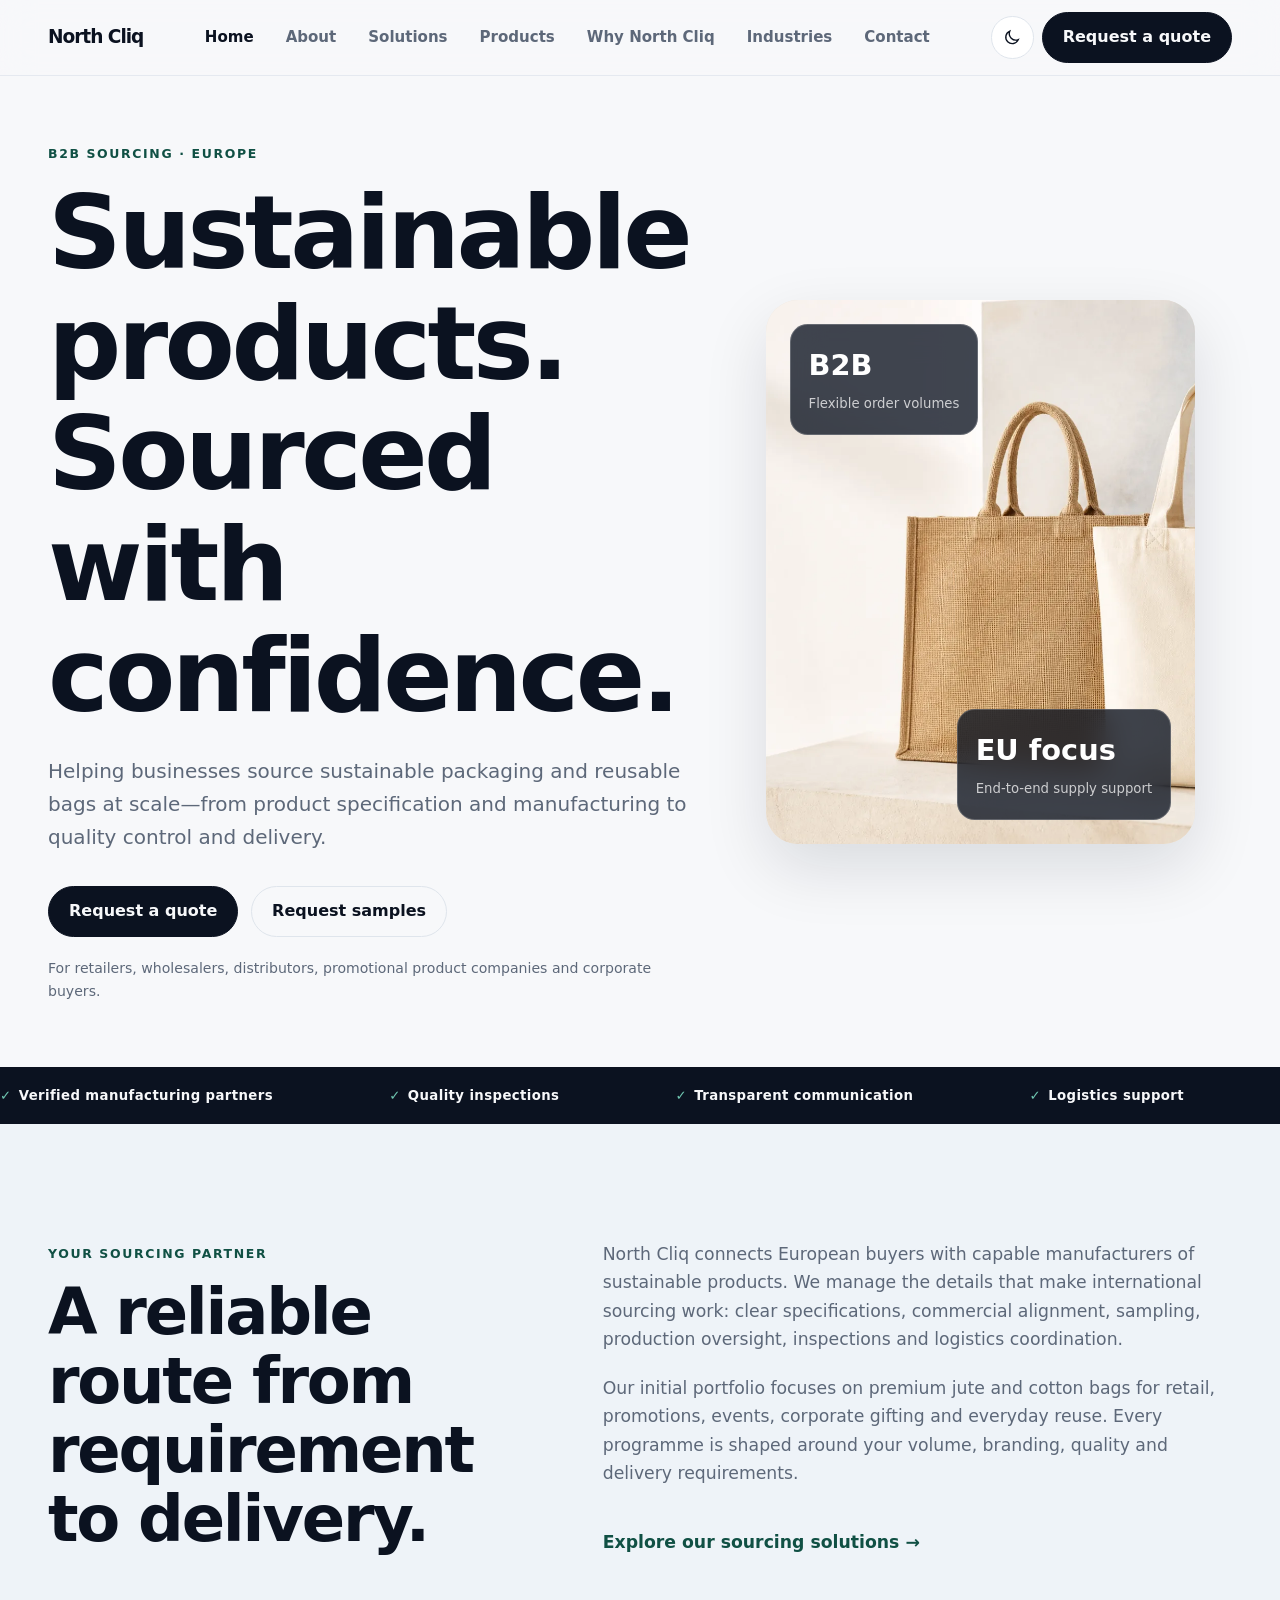
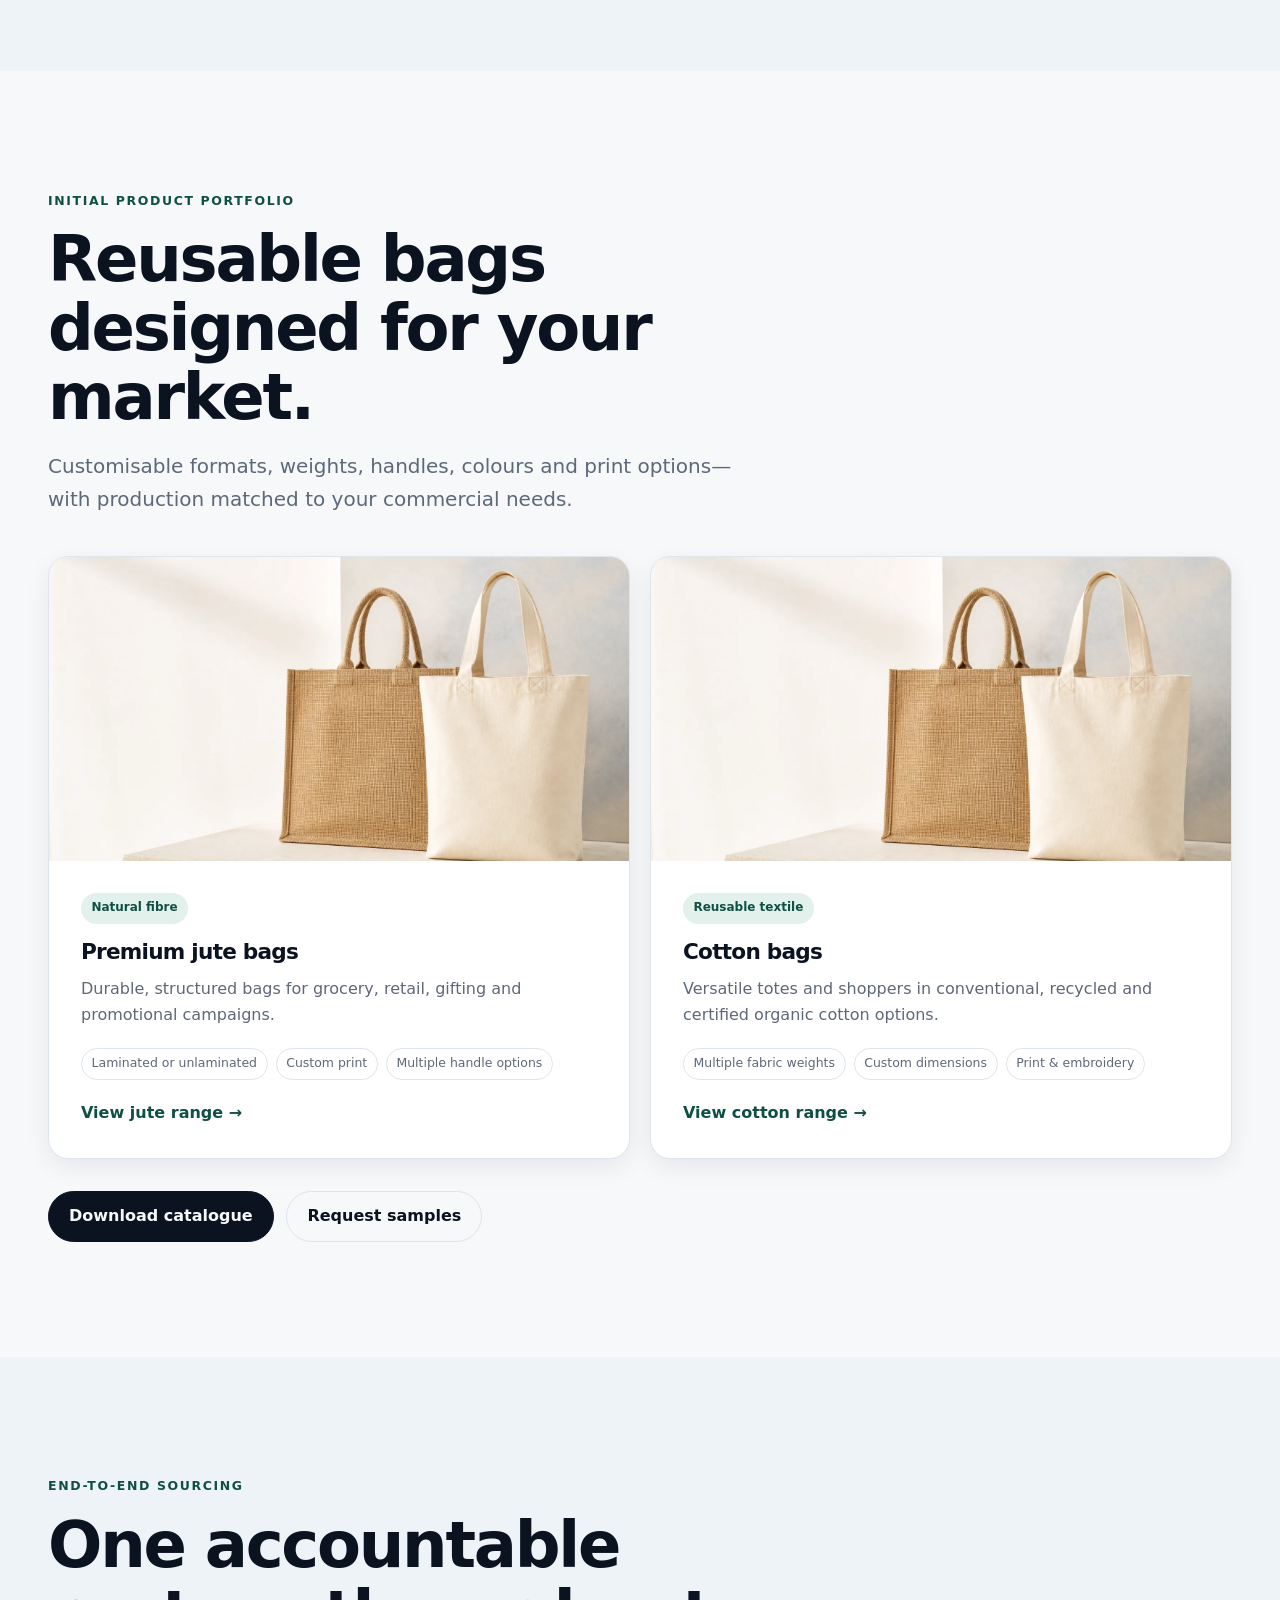
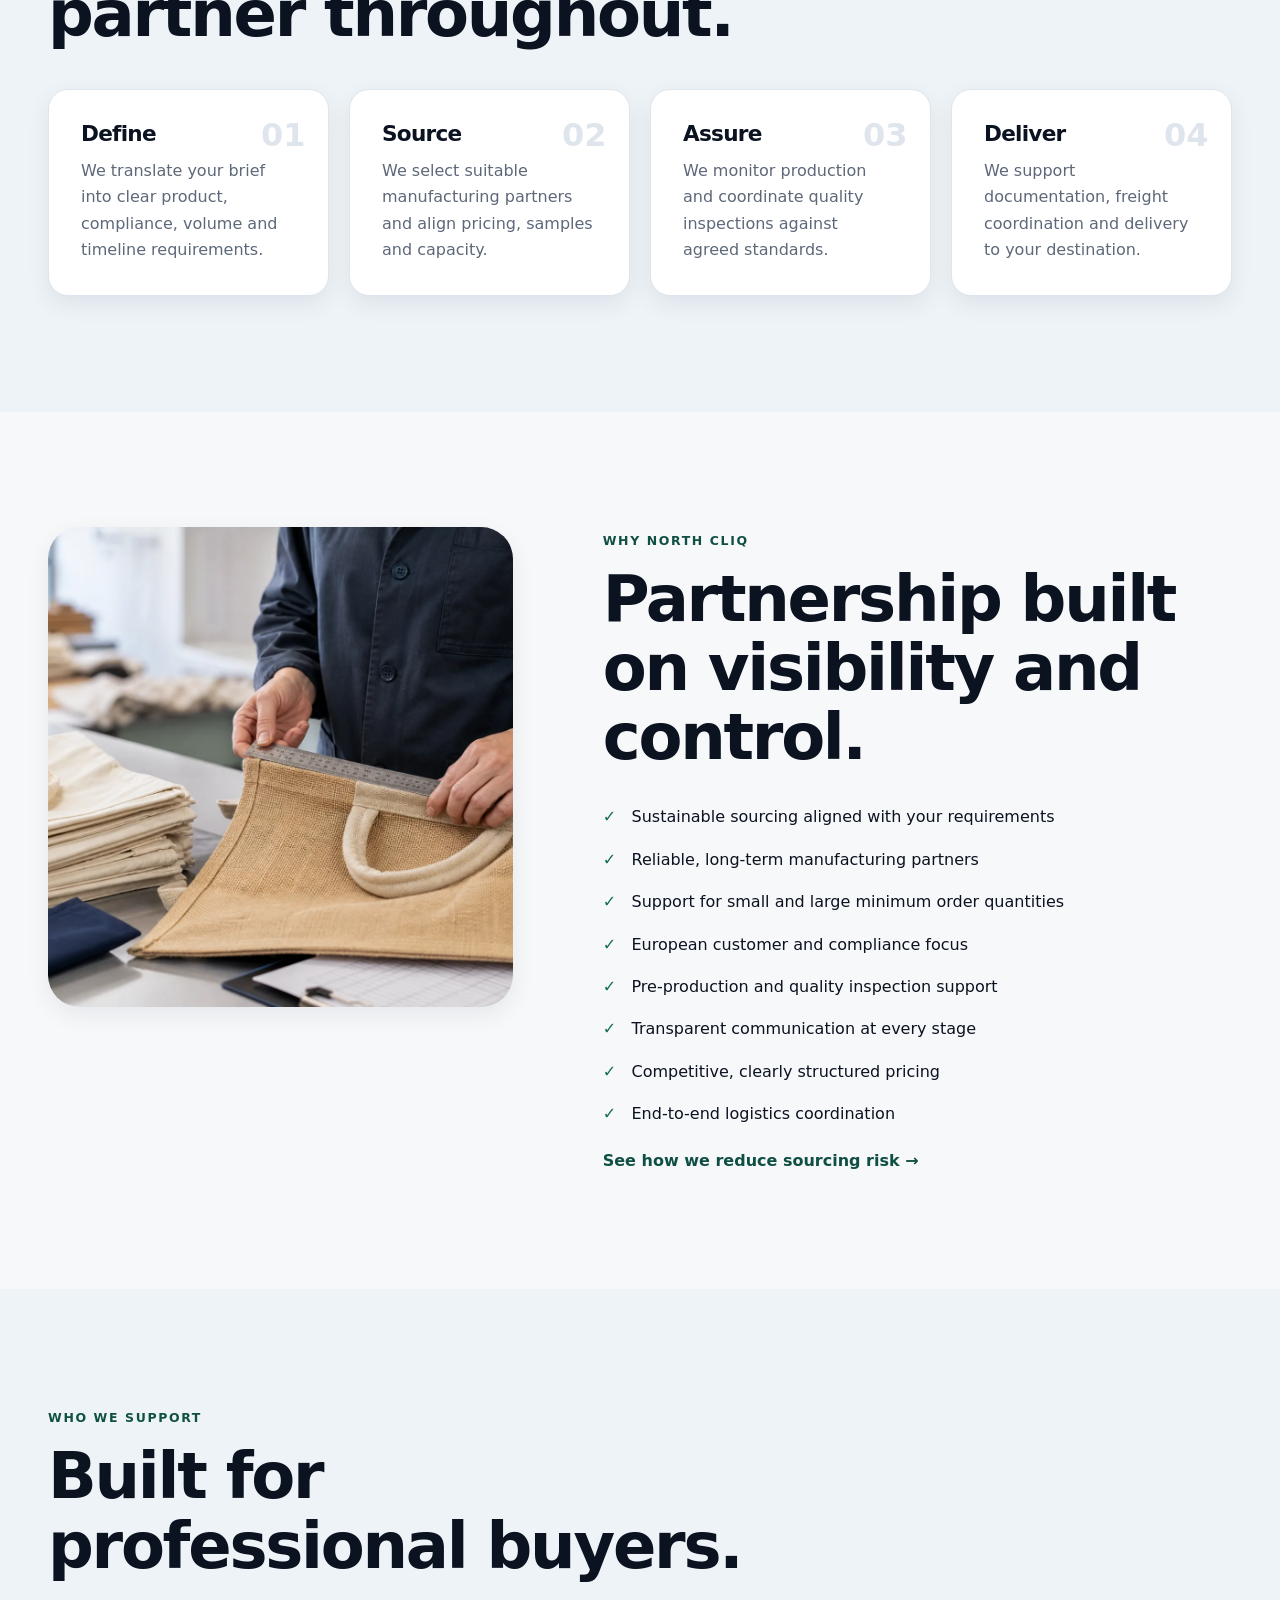
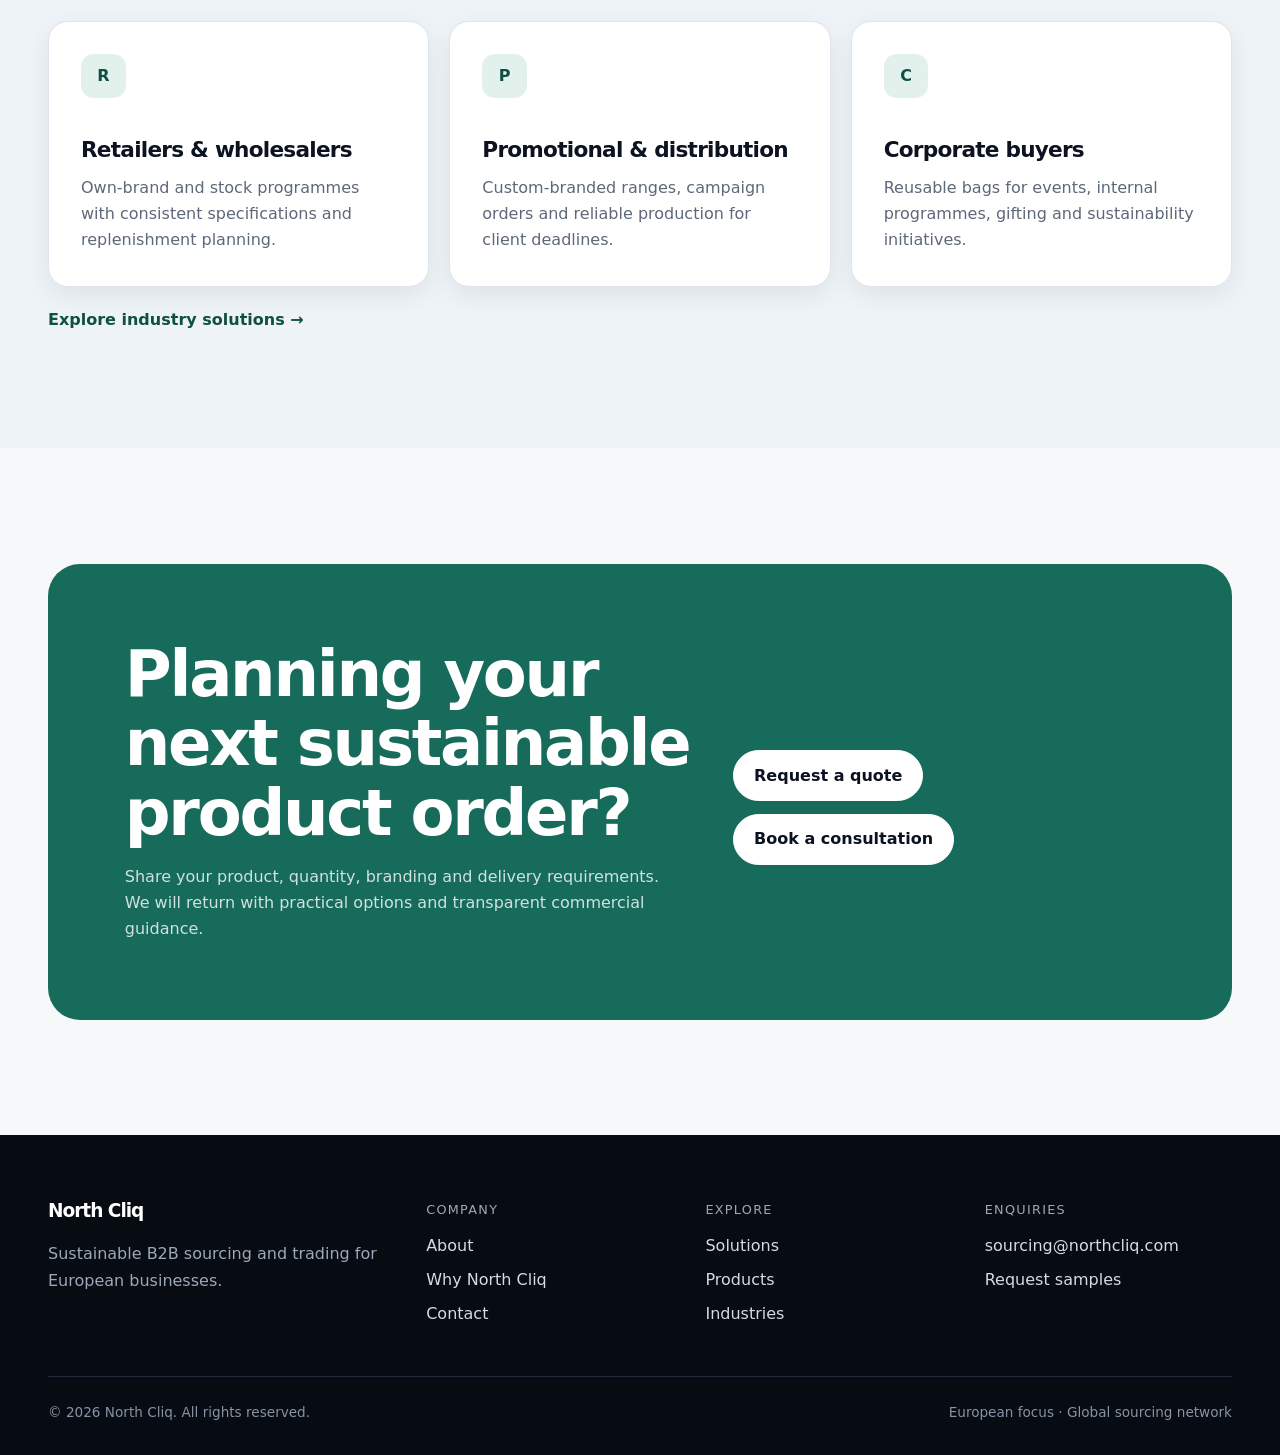
==== commit eafb40ff: "Update website to jutebag marketting" ====
--- a/index.html
+++ b/index.html
@@ -3,40 +3,26 @@
 <head>
   <meta charset="utf-8">
   <meta name="viewport" content="width=device-width, initial-scale=1">
-  <meta name="description" content="North Cliq helps ambitious businesses grow through focused digital strategy, product design and dependable technology.">
+  <meta name="description" content="North Cliq helps European businesses source premium sustainable packaging, jute bags and cotton bags at scale through verified manufacturing partners.">
   <meta name="theme-color" content="#f7f8fa">
-  <title>North Cliq — Clear thinking. Digital momentum.</title>
+  <title>North Cliq — Sustainable B2B Sourcing &amp; Trading</title>
   <link rel="icon" href="favicon.ico" sizes="any">
+  <link rel="preload" href="assets/images/sustainable-bags-hero.webp" as="image" type="image/webp">
   <link rel="stylesheet" href="css/style.css">
   <script src="js/main.js" defer></script>
 </head>
 <body>
   <a class="skip-link" href="#main">Skip to content</a>
-  <header class="site-header">
-    <nav class="nav container" aria-label="Main navigation">
-      <a class="brand" href="index.html" aria-label="North Cliq home"><span class="brand-mark" aria-hidden="true">N/C</span><span>North Cliq</span></a>
-      <div class="nav-links" data-nav-links id="main-menu"><a href="index.html" aria-current="page">Home</a><a href="about.html">About</a><a href="services.html">Services</a><a href="products.html">Products</a><a href="contact.html">Contact</a></div>
-      <div class="nav-actions">
-        <button class="icon-button" type="button" data-theme-toggle aria-label="Switch to dark mode"><svg class="moon-icon" viewBox="0 0 24 24" aria-hidden="true"><path d="M20 15.1A8.5 8.5 0 0 1 8.9 4a8.5 8.5 0 1 0 11.1 11.1Z"/></svg><svg class="sun-icon" viewBox="0 0 24 24" aria-hidden="true"><circle cx="12" cy="12" r="4"/><path d="M12 2v2M12 20v2M4.9 4.9l1.4 1.4M17.7 17.7l1.4 1.4M2 12h2M20 12h2M4.9 19.1l1.4-1.4M17.7 6.3l1.4-1.4"/></svg></button>
-        <a class="button nav-cta" href="contact.html">Start a project</a>
-        <button class="menu-toggle" type="button" data-menu-toggle aria-expanded="false" aria-controls="main-menu" aria-label="Open navigation"><svg viewBox="0 0 24 24" aria-hidden="true"><path d="M4 7h16M4 12h16M4 17h16"/></svg></button>
-      </div>
-    </nav>
-  </header>
+  <header class="site-header"><nav class="nav container" aria-label="Main navigation"><a class="brand" href="index.html" aria-label="North Cliq home"><span>North Cliq</span></a><div class="nav-links" data-nav-links id="main-menu"><a href="index.html" aria-current="page">Home</a><a href="about.html">About</a><a href="services.html">Solutions</a><a href="products.html">Products</a><a href="why-north-cliq.html">Why North Cliq</a><a href="industries.html">Industries</a><a href="contact.html">Contact</a></div><div class="nav-actions"><button class="icon-button" type="button" data-theme-toggle aria-label="Switch to dark mode"><svg class="moon-icon" viewBox="0 0 24 24" aria-hidden="true"><path d="M20 15.1A8.5 8.5 0 0 1 8.9 4a8.5 8.5 0 1 0 11.1 11.1Z"/></svg><svg class="sun-icon" viewBox="0 0 24 24" aria-hidden="true"><circle cx="12" cy="12" r="4"/><path d="M12 2v2M12 20v2M2 12h2M20 12h2"/></svg></button><a class="button nav-cta" href="contact.html">Request a quote</a><button class="menu-toggle" type="button" data-menu-toggle aria-expanded="false" aria-controls="main-menu" aria-label="Open navigation"><svg viewBox="0 0 24 24" aria-hidden="true"><path d="M4 7h16M4 12h16M4 17h16"/></svg></button></div></nav></header>
   <main id="main">
-    <section class="hero">
-      <div class="hero-grid container">
-        <div class="hero-copy reveal"><span class="eyebrow">Digital business, made clear</span><h1>Ideas that move business forward.</h1><p class="lead">North Cliq brings strategy, design and technology together to create practical digital experiences with lasting value.</p><div class="hero-actions"><a class="button" href="contact.html">Talk to our team</a><a class="button button--secondary" href="services.html">Explore services</a></div><p class="hero-note">Stockholm perspective · Built for business anywhere</p></div>
-        <div class="hero-art reveal" role="img" aria-label="Abstract blue composition representing connected digital progress"><div class="art-card art-card--one"><strong>Clarity</strong><span>From complexity to focus</span></div><div class="art-word" aria-hidden="true">N/C</div><div class="art-card art-card--two"><strong>+42%</strong><span>Sharper digital momentum</span></div></div>
-      </div>
-    </section>
-    <section class="section section--alt" aria-labelledby="intro-title"><div class="container split reveal"><div><span class="eyebrow">One connected partner</span><h2 id="intro-title">Good digital work starts with the right questions.</h2></div><div class="prose"><p>North Cliq helps businesses turn ambition into useful digital products, confident brands and more efficient ways of working. We simplify the complex before we design or build.</p><p>Our senior, hands-on team works closely with yours—from the first workshop to launch and continuous improvement.</p><a class="text-link" href="about.html">Get to know North Cliq →</a></div></div></section>
-    <section class="section" aria-labelledby="why-title"><div class="container"><div class="section-heading reveal"><span class="eyebrow">Why North Cliq</span><h2 id="why-title">A calmer way to create momentum.</h2><p class="lead">Clear decisions, thoughtful craft and technology that fits the job.</p></div><div class="grid-3"><article class="card reveal"><span class="card-icon" aria-hidden="true">01</span><h3>Business before buzzwords</h3><p>Every recommendation connects to a real objective, a measurable outcome and the people you serve.</p></article><article class="card reveal"><span class="card-icon" aria-hidden="true">02</span><h3>Senior attention</h3><p>You work directly with experienced specialists who understand both the details and the bigger picture.</p></article><article class="card reveal"><span class="card-icon" aria-hidden="true">03</span><h3>Built to keep working</h3><p>We favour resilient, maintainable solutions that your team can confidently own and evolve.</p></article></div></div></section>
-    <section class="section section--alt" aria-labelledby="services-title"><div class="container"><div class="section-heading reveal"><span class="eyebrow">Featured services</span><h2 id="services-title">Expertise where it matters.</h2></div><div class="grid-3"><article class="card reveal"><span class="tag">Strategy</span><h3>Digital direction</h3><p>Research, workshops and roadmaps that align teams around the opportunities worth pursuing.</p><a class="text-link" href="services.html#strategy">Discover strategy →</a></article><article class="card reveal"><span class="tag">Experience</span><h3>Product &amp; web design</h3><p>Accessible, conversion-aware experiences with a distinct and consistent visual language.</p><a class="text-link" href="services.html#design">Discover design →</a></article><article class="card reveal"><span class="tag">Technology</span><h3>Development</h3><p>Fast, dependable websites and digital tools made with clean, maintainable technology.</p><a class="text-link" href="services.html#development">Discover development →</a></article></div></div></section>
-    <section class="section" aria-labelledby="products-title"><div class="container"><div class="section-heading reveal"><span class="eyebrow">Featured products</span><h2 id="products-title">Ready foundations for faster progress.</h2><p class="lead">Focused digital products that solve common business challenges without unnecessary complexity.</p></div><div class="grid-2"><article class="card reveal"><span class="tag">Operations</span><h3>CliqFlow</h3><p>A lightweight workflow hub that gives growing teams one clear view of requests, ownership and delivery.</p><a class="text-link" href="products.html#cliqflow">Explore CliqFlow →</a></article><article class="card reveal"><span class="tag">Insights</span><h3>CliqPulse</h3><p>An executive dashboard that turns scattered performance data into concise, decision-ready signals.</p><a class="text-link" href="products.html#cliqpulse">Explore CliqPulse →</a></article></div></div></section>
-    <section class="section section--tight"><div class="container quote reveal"><span class="eyebrow">Client perspective</span><blockquote>“North Cliq gave our team the clarity to move from discussion to delivery—with a digital experience we are proud to put in front of customers.”</blockquote><footer>Representative testimonial · Client name available after approval</footer></div></section>
-    <section class="section"><div class="container cta-panel reveal"><div><h2>Let’s make the next move count.</h2><p>Tell us what you are working toward. We will help you find the clearest path from idea to impact.</p></div><a class="button" href="contact.html">Start a conversation</a></div></section>
+    <section class="hero"><div class="hero-grid container"><div class="hero-copy reveal"><span class="eyebrow">B2B sourcing · Europe</span><h1>Sustainable products. Sourced with confidence.</h1><p class="lead">Helping businesses source sustainable packaging and reusable bags at scale—from product specification and manufacturing to quality control and delivery.</p><div class="hero-actions"><a class="button" href="contact.html?intent=quote">Request a quote</a><a class="button button--secondary" href="contact.html?intent=samples">Request samples</a></div><p class="hero-note">For retailers, wholesalers, distributors, promotional product companies and corporate buyers.</p></div><div class="hero-art reveal"><img src="assets/images/sustainable-bags-hero.webp" width="1600" height="1067" alt="Premium natural jute and cotton bags ready for wholesale sourcing"><div class="art-card art-card--one"><strong>B2B</strong><span>Flexible order volumes</span></div><div class="art-card art-card--two"><strong>EU focus</strong><span>End-to-end supply support</span></div></div></div></section>
+    <div class="trust-strip"><ul class="container trust-list" aria-label="North Cliq sourcing strengths"><li>Verified manufacturing partners</li><li>Quality inspections</li><li>Transparent communication</li><li>Logistics support</li></ul></div>
+    <section class="section section--alt" aria-labelledby="intro-title"><div class="container split reveal"><div><span class="eyebrow">Your sourcing partner</span><h2 id="intro-title">A reliable route from requirement to delivery.</h2></div><div class="prose"><p>North Cliq connects European buyers with capable manufacturers of sustainable products. We manage the details that make international sourcing work: clear specifications, commercial alignment, sampling, production oversight, inspections and logistics coordination.</p><p>Our initial portfolio focuses on premium jute and cotton bags for retail, promotions, events, corporate gifting and everyday reuse. Every programme is shaped around your volume, branding, quality and delivery requirements.</p><a class="text-link" href="services.html">Explore our sourcing solutions →</a></div></div></section>
+    <section class="section" aria-labelledby="products-title"><div class="container"><div class="section-heading reveal"><span class="eyebrow">Initial product portfolio</span><h2 id="products-title">Reusable bags designed for your market.</h2><p class="lead">Customisable formats, weights, handles, colours and print options—with production matched to your commercial needs.</p></div><div class="grid-2"><article class="card product-card reveal"><div class="product-card__visual"><img src="assets/images/sustainable-bags-hero.webp" width="1600" height="1067" loading="lazy" alt="Natural jute shopping bag with reinforced handles"></div><div class="product-card__body"><span class="tag">Natural fibre</span><h3>Premium jute bags</h3><p>Durable, structured bags for grocery, retail, gifting and promotional campaigns.</p><ul class="spec-list"><li>Laminated or unlaminated</li><li>Custom print</li><li>Multiple handle options</li></ul><a class="text-link" href="products.html#jute-bags">View jute range →</a></div></article><article class="card product-card reveal"><div class="product-card__visual"><img src="assets/images/sustainable-bags-hero.webp" width="1600" height="1067" loading="lazy" alt="Premium off-white cotton tote bag"></div><div class="product-card__body"><span class="tag">Reusable textile</span><h3>Cotton bags</h3><p>Versatile totes and shoppers in conventional, recycled and certified organic cotton options.</p><ul class="spec-list"><li>Multiple fabric weights</li><li>Custom dimensions</li><li>Print &amp; embroidery</li></ul><a class="text-link" href="products.html#cotton-bags">View cotton range →</a></div></article></div><div class="hero-actions reveal"><a class="button" href="contact.html?intent=catalogue">Download catalogue</a><a class="button button--secondary" href="contact.html?intent=samples">Request samples</a></div></div></section>
+    <section class="section section--alt" aria-labelledby="process-title"><div class="container"><div class="section-heading reveal"><span class="eyebrow">End-to-end sourcing</span><h2 id="process-title">One accountable partner throughout.</h2></div><div class="grid-4 process"><article class="card reveal"><h3>Define</h3><p>We translate your brief into clear product, compliance, volume and timeline requirements.</p></article><article class="card reveal"><h3>Source</h3><p>We select suitable manufacturing partners and align pricing, samples and capacity.</p></article><article class="card reveal"><h3>Assure</h3><p>We monitor production and coordinate quality inspections against agreed standards.</p></article><article class="card reveal"><h3>Deliver</h3><p>We support documentation, freight coordination and delivery to your destination.</p></article></div></div></section>
+    <section class="section" aria-labelledby="why-title"><div class="container split"><div class="image-panel reveal"><img src="assets/images/quality-inspection.webp" width="1400" height="1050" loading="lazy" alt="Quality specialist measuring the construction of a jute bag"></div><div class="reveal"><span class="eyebrow">Why North Cliq</span><h2 id="why-title">Partnership built on visibility and control.</h2><ul class="check-list"><li>Sustainable sourcing aligned with your requirements</li><li>Reliable, long-term manufacturing partners</li><li>Support for small and large minimum order quantities</li><li>European customer and compliance focus</li><li>Pre-production and quality inspection support</li><li>Transparent communication at every stage</li><li>Competitive, clearly structured pricing</li><li>End-to-end logistics coordination</li></ul><a class="text-link" href="why-north-cliq.html">See how we reduce sourcing risk →</a></div></div></section>
+    <section class="section section--alt" aria-labelledby="industries-title"><div class="container"><div class="section-heading reveal"><span class="eyebrow">Who we support</span><h2 id="industries-title">Built for professional buyers.</h2></div><div class="grid-3"><article class="card reveal"><span class="card-icon" aria-hidden="true">R</span><h3>Retailers &amp; wholesalers</h3><p>Own-brand and stock programmes with consistent specifications and replenishment planning.</p></article><article class="card reveal"><span class="card-icon" aria-hidden="true">P</span><h3>Promotional &amp; distribution</h3><p>Custom-branded ranges, campaign orders and reliable production for client deadlines.</p></article><article class="card reveal"><span class="card-icon" aria-hidden="true">C</span><h3>Corporate buyers</h3><p>Reusable bags for events, internal programmes, gifting and sustainability initiatives.</p></article></div><a class="text-link reveal" href="industries.html">Explore industry solutions →</a></div></section>
+    <section class="section"><div class="container cta-panel reveal"><div><h2>Planning your next sustainable product order?</h2><p>Share your product, quantity, branding and delivery requirements. We will return with practical options and transparent commercial guidance.</p></div><div class="hero-actions"><a class="button" href="contact.html?intent=quote">Request a quote</a><a class="button" href="contact.html?intent=consultation">Book a consultation</a></div></div></section>
   </main>
-  <footer class="site-footer"><div class="container"><div class="footer-grid"><div><a class="brand" href="index.html"><span class="brand-mark" aria-hidden="true">N/C</span><span>North Cliq</span></a><p class="footer-copy">Strategy, design and technology for businesses ready to move with clarity.</p></div><div><p class="footer-title">Company</p><div class="footer-links"><a href="about.html">About</a><a href="contact.html">Contact</a></div></div><div><p class="footer-title">Explore</p><div class="footer-links"><a href="services.html">Services</a><a href="products.html">Products</a></div></div><div><p class="footer-title">Connect</p><div class="footer-links"><a href="mailto:hello@northcliq.com">hello@northcliq.com</a><a href="https://www.linkedin.com" rel="noopener">LinkedIn</a></div></div></div><div class="footer-bottom"><span>© <span data-year>2026</span> North Cliq. All rights reserved.</span><span>Designed with purpose in Stockholm.</span></div></div></footer>
-</body>
-</html>
+  <footer class="site-footer"><div class="container"><div class="footer-grid"><div><a class="brand" href="index.html"><span>North Cliq</span></a><p class="footer-copy">Sustainable B2B sourcing and trading for European businesses.</p></div><div><p class="footer-title">Company</p><div class="footer-links"><a href="about.html">About</a><a href="why-north-cliq.html">Why North Cliq</a><a href="contact.html">Contact</a></div></div><div><p class="footer-title">Explore</p><div class="footer-links"><a href="services.html">Solutions</a><a href="products.html">Products</a><a href="industries.html">Industries</a></div></div><div><p class="footer-title">Enquiries</p><div class="footer-links"><a href="mailto:sourcing@northcliq.com">sourcing@northcliq.com</a><a href="contact.html?intent=samples">Request samples</a></div></div></div><div class="footer-bottom"><span>© <span data-year>2026</span> North Cliq. All rights reserved.</span><span>European focus · Global sourcing network</span></div></div></footer>
+</body></html>
--- a/css/style.css
+++ b/css/style.css
@@ -27,8 +27,8 @@
 .section-heading .lead { margin-top: 1.1rem; }
 .site-header { position: sticky; top: 0; z-index: 50; height: var(--header-height); background: color-mix(in srgb, var(--color-bg) 88%, transparent); border-bottom: 1px solid color-mix(in srgb, var(--color-line) 75%, transparent); backdrop-filter: blur(16px); }
 .nav { height: 100%; display: flex; align-items: center; justify-content: space-between; gap: 1.5rem; }
-.brand { display: inline-flex; align-items: center; gap: .7rem; font-weight: 780; letter-spacing: -.02em; }
-.brand-mark { width: 2.35rem; height: 2.35rem; display: grid; place-items: center; background: var(--color-text); color: var(--color-bg); border-radius: .7rem; font-size: .82rem; letter-spacing: -.08em; }
+.brand { display: inline-flex; align-items: center; color: var(--color-text); font-size: 1.16rem; font-weight: 720; letter-spacing: -.055em; line-height: 1; }
+.site-footer .brand { color: #fff; }
 .nav-links { display: flex; align-items: center; gap: clamp(1rem, 2.5vw, 2rem); }
 .nav-links a { color: var(--color-muted); font-size: .94rem; font-weight: 600; transition: color var(--transition); }
 .nav-links a:hover, .nav-links a[aria-current="page"] { color: var(--color-text); }
@@ -47,16 +47,13 @@
 .hero-copy .lead { margin-top: 1.5rem; }
 .hero-actions { display: flex; flex-wrap: wrap; gap: .8rem; margin-top: 2rem; }
 .hero-note { margin-top: 1.25rem; color: var(--color-muted); font-size: .88rem; }
-.hero-art { position: relative; min-height: 31rem; border-radius: var(--radius-lg); overflow: hidden; background: linear-gradient(145deg, #0b1322, #163f73 60%, #73adff); box-shadow: var(--shadow-lg); isolation: isolate; }
-.hero-art::before, .hero-art::after { content: ""; position: absolute; border-radius: 50%; filter: blur(2px); }
-.hero-art::before { width: 25rem; height: 25rem; top: -10rem; right: -7rem; border: 1px solid rgba(255,255,255,.28); box-shadow: 0 0 0 4rem rgba(255,255,255,.04), 0 0 0 8rem rgba(255,255,255,.035); }
-.hero-art::after { width: 11rem; height: 11rem; bottom: 3rem; left: 2.5rem; background: rgba(255,255,255,.13); backdrop-filter: blur(12px); }
+.hero-art { position: relative; min-height: 34rem; border-radius: var(--radius-lg); overflow: hidden; background: #eee8de; box-shadow: var(--shadow-lg); isolation: isolate; }
+.hero-art > img { width: 100%; height: 100%; position: absolute; inset: 0; object-fit: cover; }
 .art-card { position: absolute; z-index: 2; padding: 1.1rem; border: 1px solid rgba(255,255,255,.2); border-radius: 1.1rem; background: rgba(255,255,255,.12); color: #fff; backdrop-filter: blur(16px); }
 .art-card strong { display: block; font-size: 1.8rem; }
 .art-card span { color: rgba(255,255,255,.74); font-size: .83rem; }
-.art-card--one { left: 2rem; top: 2rem; }
-.art-card--two { right: 2rem; bottom: 2rem; }
-.art-word { position: absolute; right: 1.5rem; top: 45%; color: rgba(255,255,255,.92); font-size: clamp(3rem, 8vw, 6rem); font-weight: 750; letter-spacing: -.08em; transform: rotate(-8deg); }
+.art-card--one { left: 1.5rem; top: 1.5rem; background: rgba(11,18,32,.78); }
+.art-card--two { right: 1.5rem; bottom: 1.5rem; background: rgba(11,18,32,.78); }
 .grid-2, .grid-3, .grid-4 { display: grid; gap: 1.25rem; }
 .grid-2 { grid-template-columns: repeat(2, 1fr); }
 .grid-3 { grid-template-columns: repeat(3, 1fr); }
@@ -79,6 +76,23 @@
 .page-hero h1 { max-width: 14ch; }
 .page-hero .lead { margin-top: 1.5rem; }
 .tag { display: inline-flex; padding: .35rem .65rem; margin-bottom: 1rem; border-radius: 999px; background: var(--color-primary-soft); color: var(--color-primary-dark); font-size: .75rem; font-weight: 750; }
+.trust-strip { padding: 1.1rem 0; background: var(--color-text); color: var(--color-bg); }
+.trust-list { display: flex; flex-wrap: wrap; justify-content: space-between; gap: .7rem 1.5rem; margin: 0; padding: 0; list-style: none; font-size: .83rem; font-weight: 700; letter-spacing: .03em; }
+.trust-list li::before { content: "✓"; margin-right: .45rem; color: #6fc6b1; }
+.image-panel { min-height: 30rem; overflow: hidden; border-radius: var(--radius-lg); background: var(--color-surface-alt); box-shadow: var(--shadow-sm); }
+.image-panel img { width: 100%; height: 100%; min-height: inherit; object-fit: cover; }
+.product-card { overflow: hidden; padding: 0; }
+.product-card__visual { height: 19rem; background: #eee8de; overflow: hidden; }
+.product-card__visual img { width: 100%; height: 100%; object-fit: cover; }
+.product-card:first-child .product-card__visual img { object-position: 66% center; }
+.product-card:last-child .product-card__visual img { object-position: 90% center; }
+.product-card__body { padding: clamp(1.5rem, 3vw, 2rem); }
+.spec-list { display: flex; flex-wrap: wrap; gap: .5rem; margin: 1.2rem 0 0; padding: 0; list-style: none; }
+.spec-list li { padding: .3rem .6rem; border: 1px solid var(--color-line); border-radius: 999px; color: var(--color-muted); font-size: .78rem; }
+.process { counter-reset: step; }
+.process .card { position: relative; }
+.process .card::after { counter-increment: step; content: "0" counter(step); position: absolute; right: 1.4rem; top: 1.2rem; color: var(--color-line); font-size: 2rem; font-weight: 800; }
+.notice { padding: 1rem 1.2rem; border-left: 3px solid var(--color-primary); background: var(--color-primary-soft); color: var(--color-text); border-radius: 0 var(--radius-sm) var(--radius-sm) 0; }
 .quote { padding: clamp(2rem, 5vw, 4rem); border-radius: var(--radius-lg); background: var(--color-text); color: var(--color-bg); }
 .quote blockquote { margin: 0; max-width: 38ch; font-size: clamp(1.5rem, 3vw, 2.4rem); line-height: 1.3; letter-spacing: -.025em; }
 .quote footer { margin-top: 1.5rem; opacity: .7; }
@@ -108,7 +122,7 @@
 .reveal { opacity: 0; transform: translateY(18px); transition: opacity 600ms ease, transform 600ms ease; }
 .reveal.is-visible { opacity: 1; transform: none; }
 
-@media (max-width: 850px) {
+@media (max-width: 1080px) {
   .menu-toggle { display: grid; }
   .nav-links { position: fixed; inset: var(--header-height) 0 auto; display: grid; padding: 1.5rem 1rem 2rem; background: var(--color-bg); border-bottom: 1px solid var(--color-line); transform: translateY(-130%); visibility: hidden; transition: transform 240ms ease, visibility 240ms; }
   .nav-links.is-open { transform: translateY(0); visibility: visible; }
